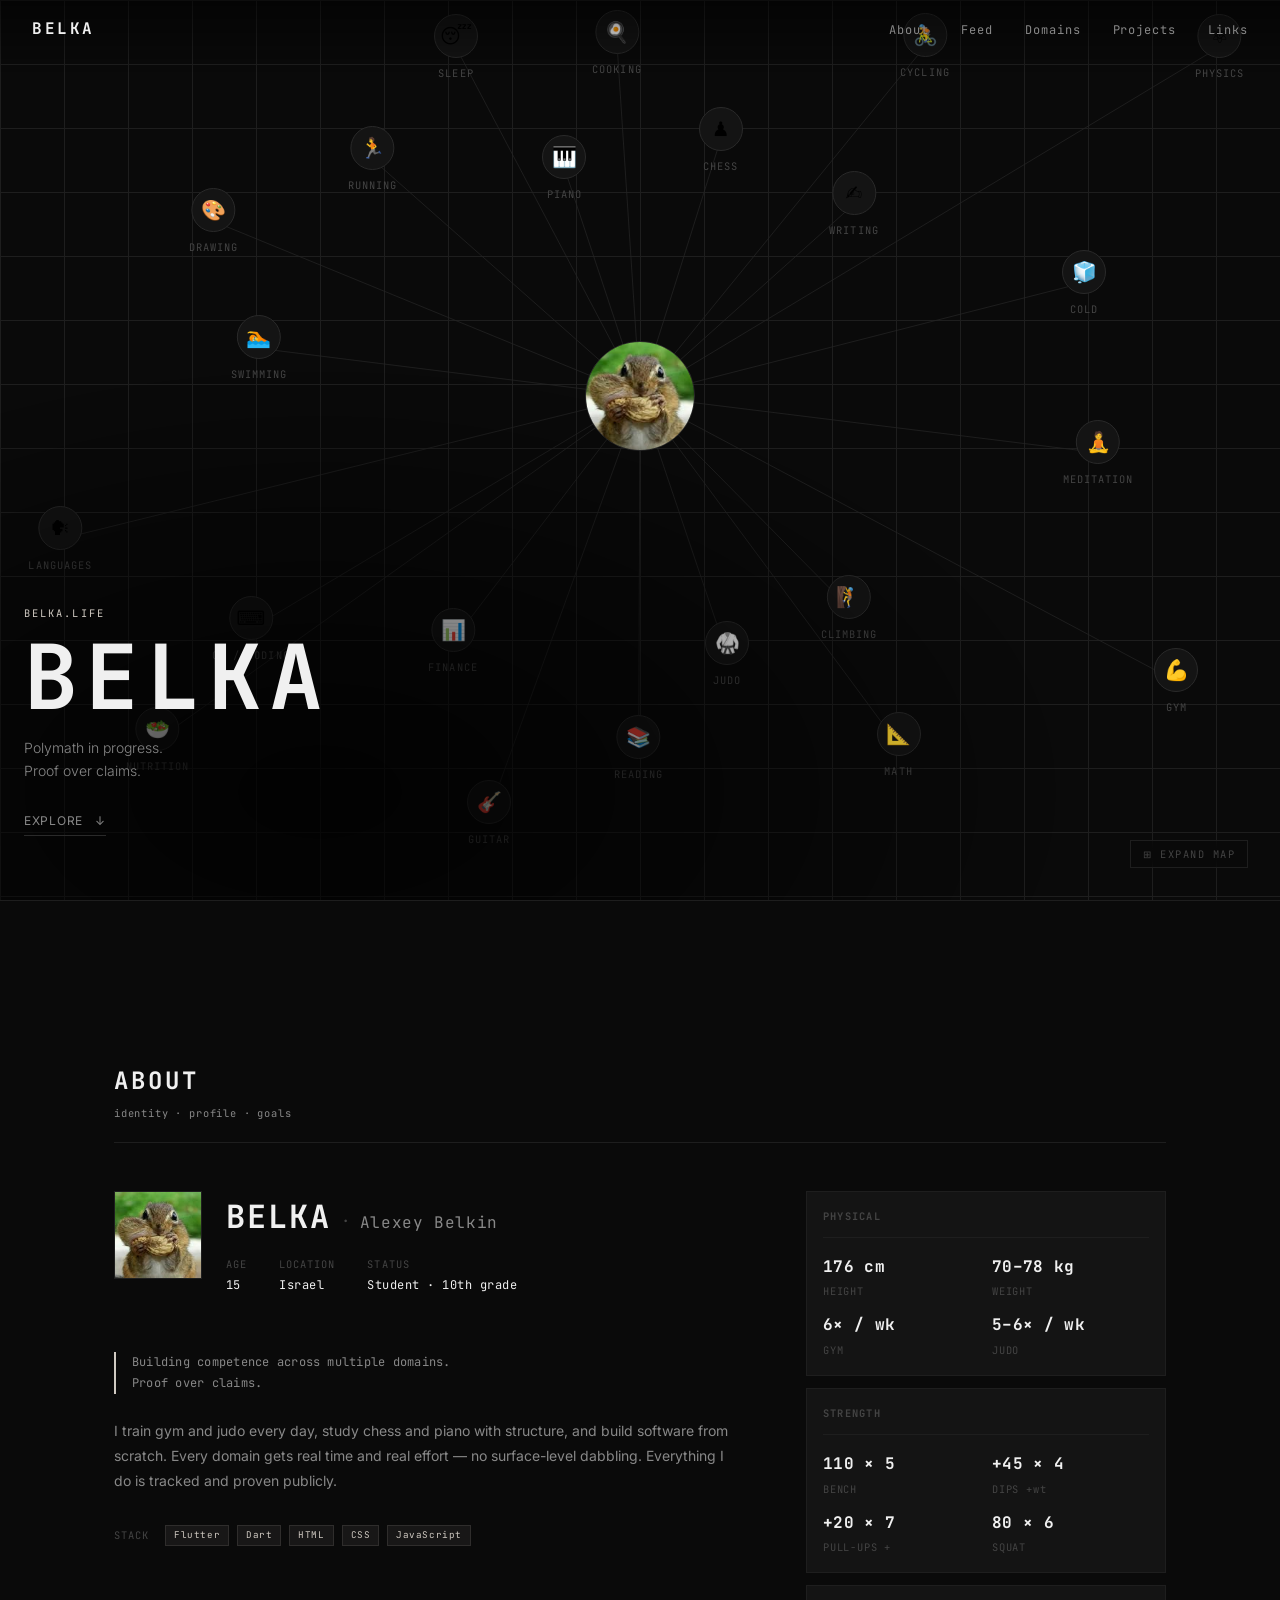
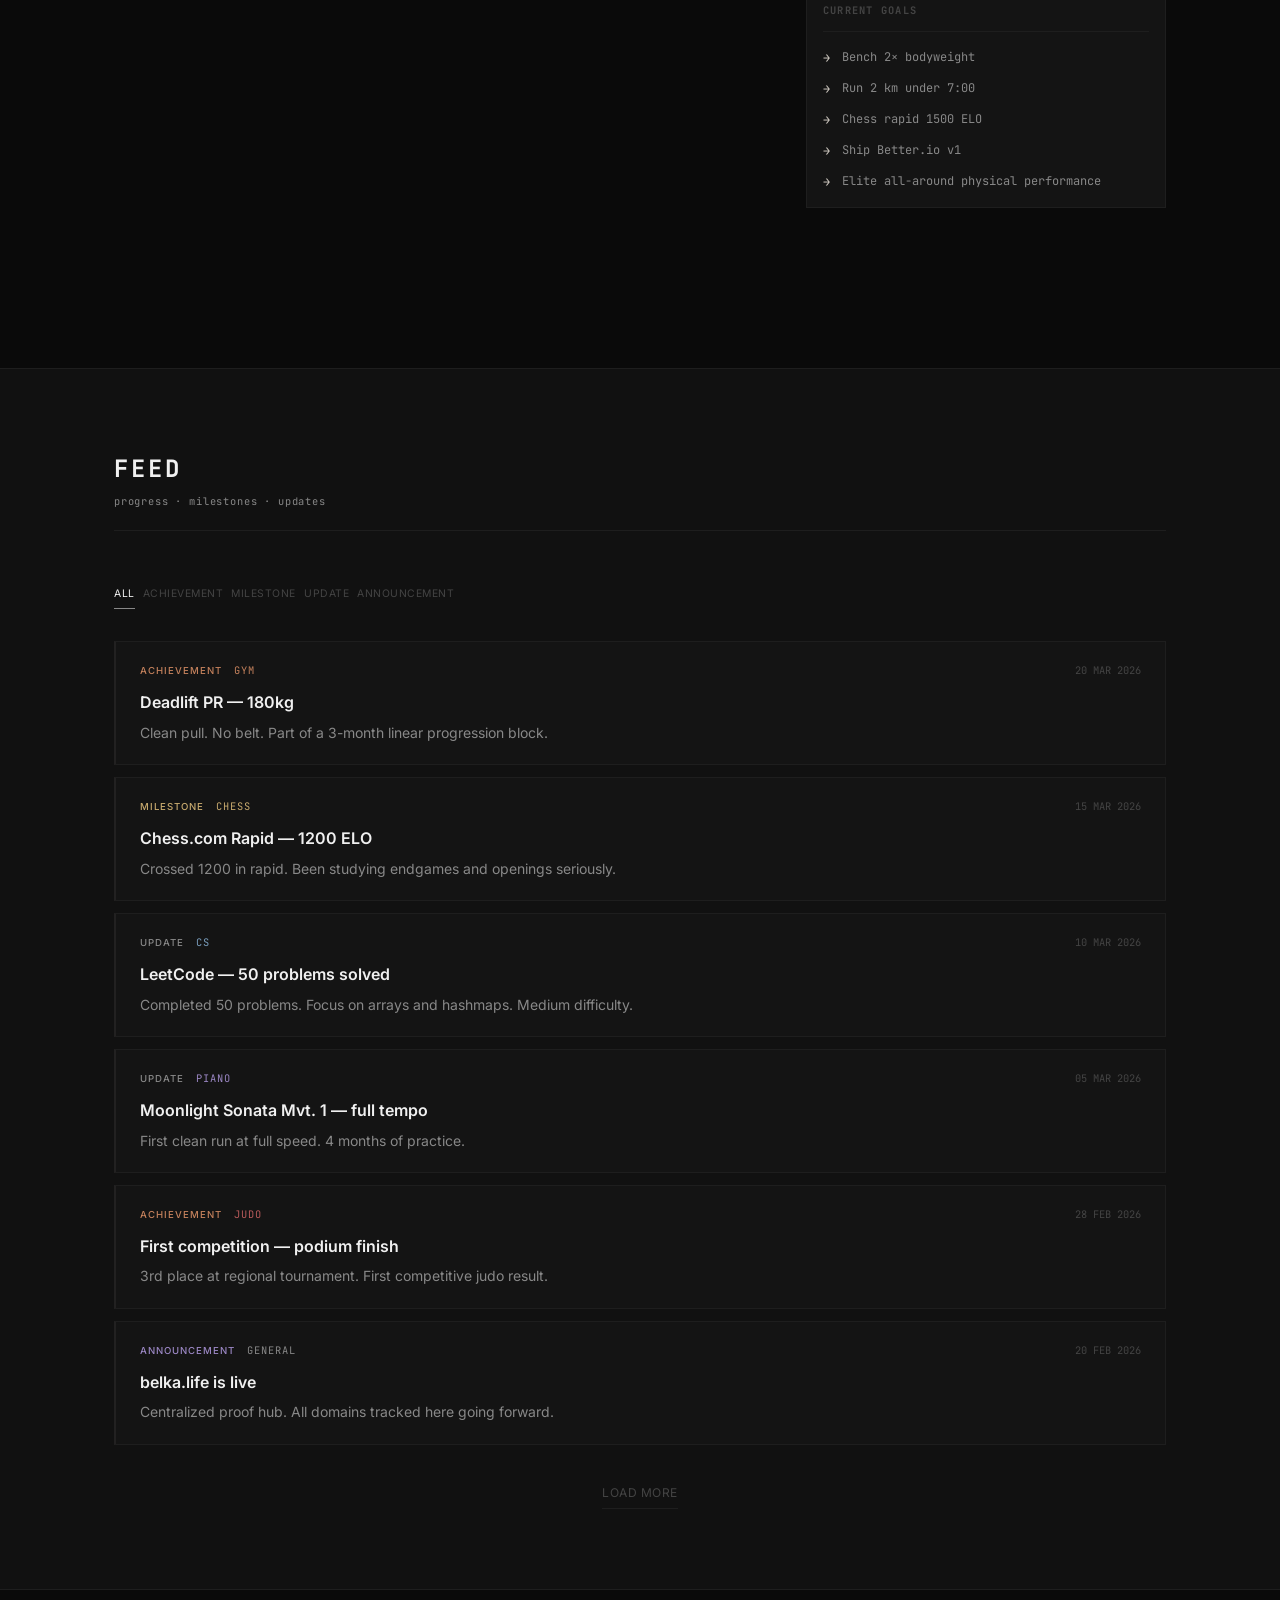
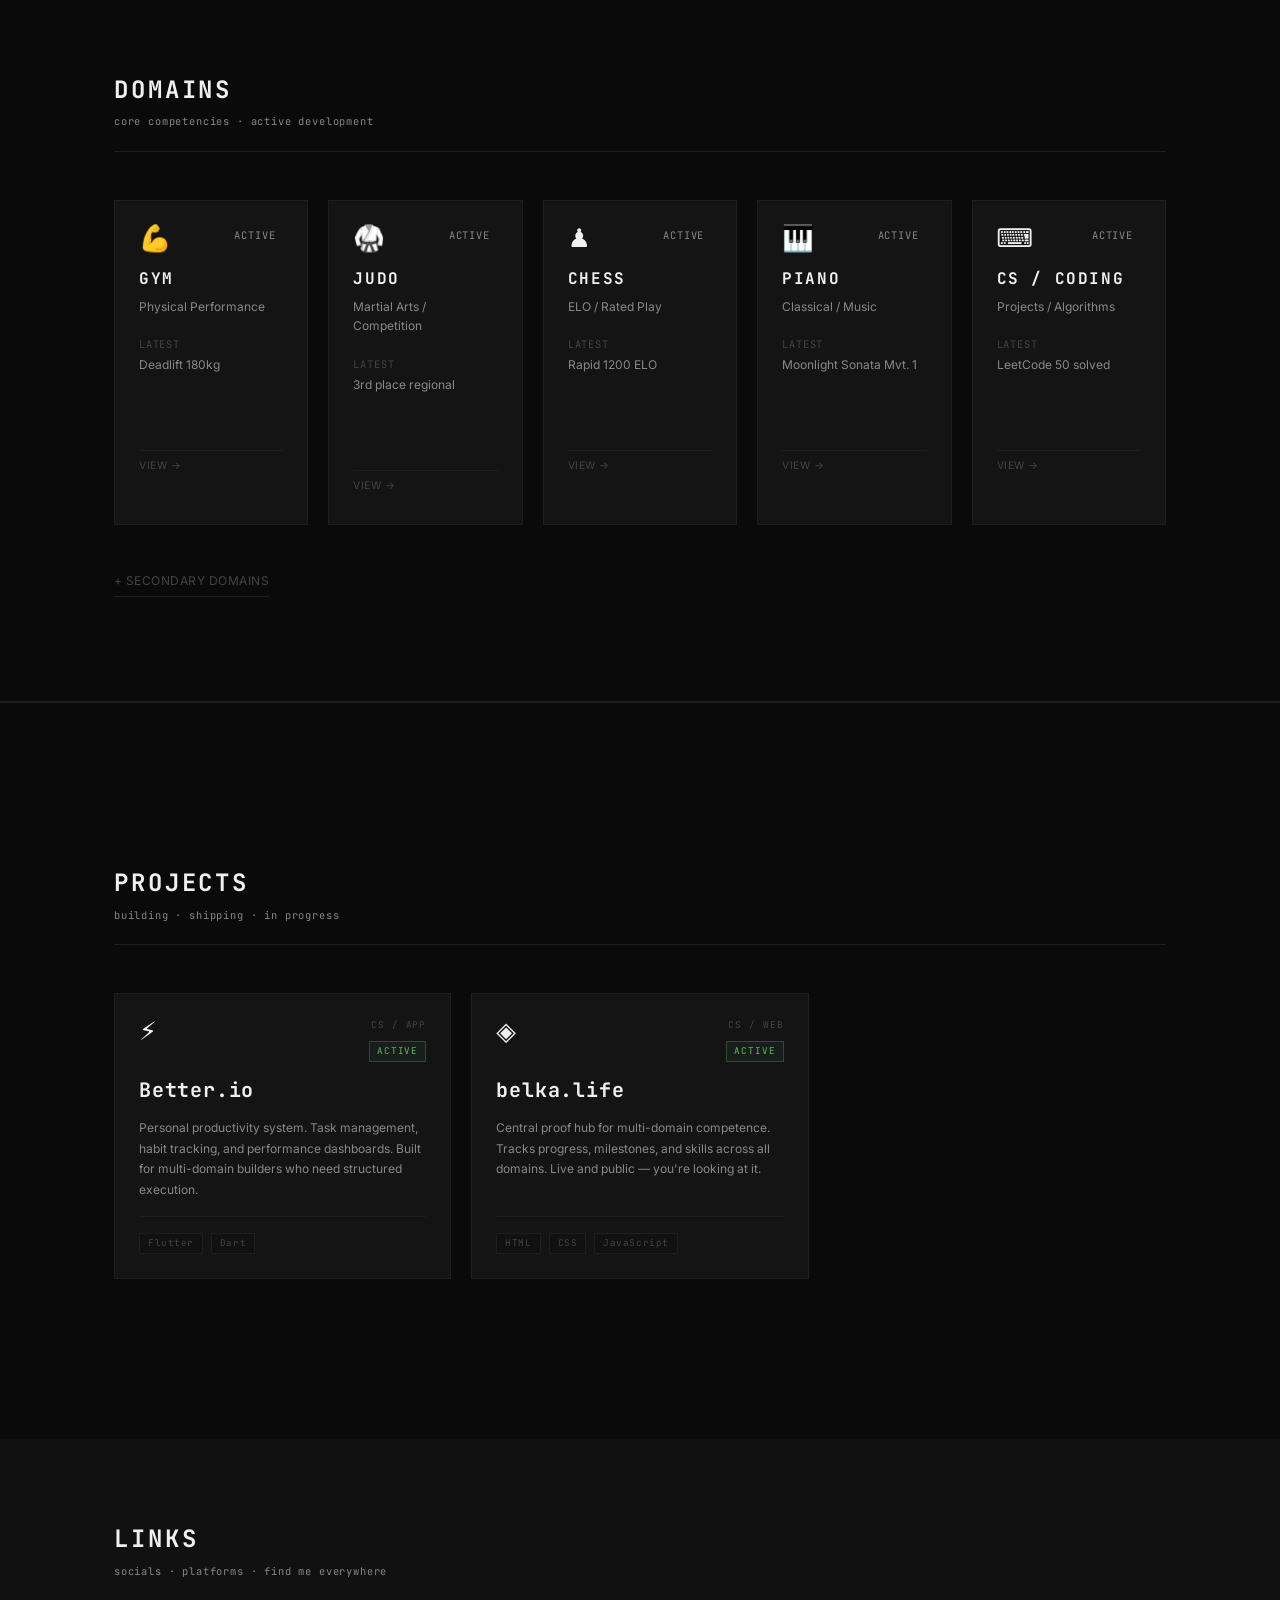
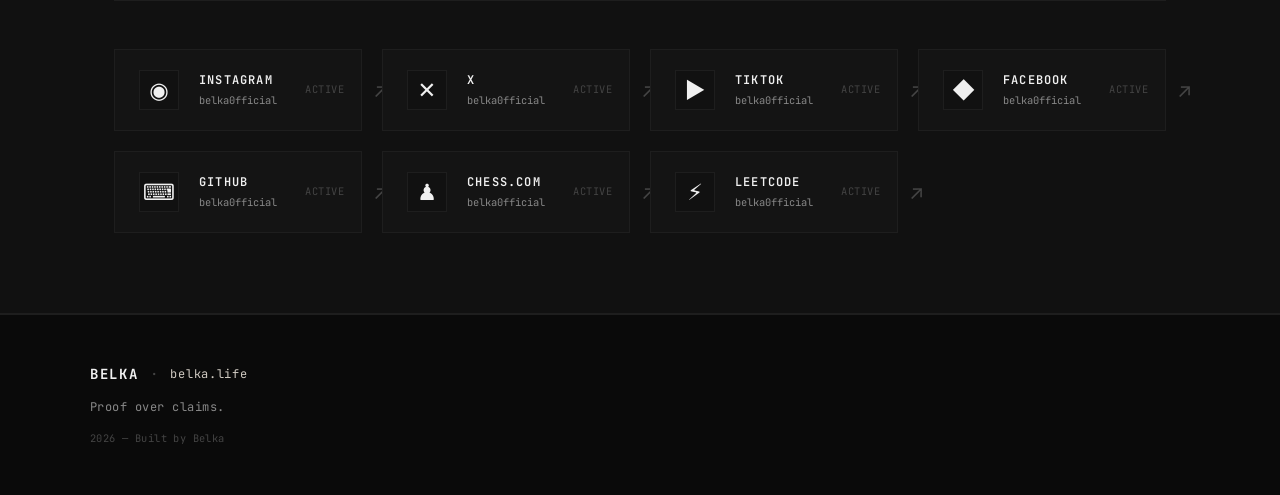
==== index.html @ e749ad3d "Add files via upload" ====
<!doctype html>
<html lang="en">
  <head>
    <meta charset="UTF-8" />
    <meta name="viewport" content="width=device-width, initial-scale=1.0" />
    <meta
      name="description"
      content="Belka — proof hub for multi-domain competence. Polymath in progress."
    />
    <meta property="og:title" content="BELKA" />
    <meta
      property="og:description"
      content="Polymath in progress. Proof over claims."
    />
    <meta property="og:url" content="https://belka.life" />
    <meta property="og:type" content="website" />
    <meta property="og:image" content="https://belka.life/belka.png" />
    <meta name="twitter:card" content="summary_large_image" />
    <meta name="twitter:title" content="BELKA" />
    <meta name="twitter:description" content="Polymath in progress. Proof over claims." />
    <meta name="twitter:image" content="https://belka.life/belka.png" />
    <meta name="theme-color" content="#0a0a0a" />
    <title>BELKA</title>
    <link rel="preconnect" href="https://fonts.googleapis.com" />
    <link rel="preconnect" href="https://fonts.gstatic.com" crossorigin />
    <link
      href="https://fonts.googleapis.com/css2?family=JetBrains+Mono:wght@300;400;600;700&family=Inter:wght@300;400;500;600&display=swap"
      rel="stylesheet"
    />
    <link rel="stylesheet" href="style.css" />
  </head>
  <body>
    <!-- NAV -->
    <nav id="nav" role="navigation" aria-label="Primary navigation">
      <a href="#hero" class="nav-brand">BELKA</a>
      <button
        class="nav-hamburger"
        aria-label="Toggle navigation"
        aria-expanded="false"
        aria-controls="nav-links"
      >
        <span></span>
        <span></span>
        <span></span>
      </button>
      <ul id="nav-links" class="nav-links" role="list">
        <li><a href="#about">About</a></li>
        <li><a href="#feed">Feed</a></li>
        <li><a href="#domains">Domains</a></li>
        <li><a href="#projects">Projects</a></li>
        <li><a href="#links">Links</a></li>
      </ul>
    </nav>

    <!-- HERO -->
    <section id="hero" aria-label="Introduction">
      <div class="hero-graph" id="hero-graph">
        <!-- SVG lines — drawn by JS -->
        <svg id="graph-svg" class="graph-svg" aria-hidden="true"></svg>

        <!-- Canvas — panned/zoomed in map mode -->
        <div class="graph-canvas" id="graph-canvas">

        <!-- Central portrait -->
        <div class="graph-portrait" id="graph-portrait" role="button" tabindex="0" aria-label="Enter map mode">
          <!-- Replace .portrait-img with <img src="belka.jpg" alt="Alexey Belkin"> when photo is ready -->
          <div class="portrait-img"><img src="belka.png" alt="Belka"></div>
        </div>

        <!-- Domain nodes — positions set by JS on load -->
        <button class="graph-node" data-domain-id="gym"       aria-label="Open Gym domain"><span class="node-icon">💪</span><span class="node-label">GYM</span></button>
        <button class="graph-node" data-domain-id="chess"     aria-label="Open Chess domain"><span class="node-icon">♟</span><span class="node-label">CHESS</span></button>
        <button class="graph-node" data-domain-id="cs"        aria-label="Open CS domain"><span class="node-icon">⌨</span><span class="node-label">CS / CODING</span></button>
        <button class="graph-node" data-domain-id="piano"     aria-label="Open Piano domain"><span class="node-icon">🎹</span><span class="node-label">PIANO</span></button>
        <button class="graph-node" data-domain-id="judo"      aria-label="Open Judo domain"><span class="node-icon">🥋</span><span class="node-label">JUDO</span></button>
        <button class="graph-node" data-domain-id="math"      aria-label="Open Math domain"><span class="node-icon">📐</span><span class="node-label">MATH</span></button>
        <button class="graph-node" data-domain-id="running"   aria-label="Open Running domain"><span class="node-icon">🏃</span><span class="node-label">RUNNING</span></button>
        <button class="graph-node" data-domain-id="reading"   aria-label="Open Reading domain"><span class="node-icon">📚</span><span class="node-label">READING</span></button>
        <button class="graph-node" data-domain-id="languages" aria-label="Open Languages domain"><span class="node-icon">🗣</span><span class="node-label">LANGUAGES</span></button>
        <button class="graph-node" data-domain-id="physics"   aria-label="Open Physics domain"><span class="node-icon">⚛</span><span class="node-label">PHYSICS</span></button>
        <button class="graph-node" data-domain-id="drawing"   aria-label="Open Drawing domain"><span class="node-icon">🎨</span><span class="node-label">DRAWING</span></button>
        <button class="graph-node" data-domain-id="meditation" aria-label="Open Meditation domain"><span class="node-icon">🧘</span><span class="node-label">MEDITATION</span></button>
        <button class="graph-node" data-domain-id="nutrition" aria-label="Open Nutrition domain"><span class="node-icon">🥗</span><span class="node-label">NUTRITION</span></button>
        <button class="graph-node" data-domain-id="swimming"  aria-label="Open Swimming domain"><span class="node-icon">🏊</span><span class="node-label">SWIMMING</span></button>
        <button class="graph-node" data-domain-id="writing"   aria-label="Open Writing domain"><span class="node-icon">✍</span><span class="node-label">WRITING</span></button>
        <button class="graph-node" data-domain-id="finance"   aria-label="Open Finance domain"><span class="node-icon">📊</span><span class="node-label">FINANCE</span></button>
        <button class="graph-node" data-domain-id="climbing"  aria-label="Open Climbing domain"><span class="node-icon">🧗</span><span class="node-label">CLIMBING</span></button>
        <button class="graph-node" data-domain-id="guitar"    aria-label="Open Guitar domain"><span class="node-icon">🎸</span><span class="node-label">GUITAR</span></button>
        <button class="graph-node" data-domain-id="sleep"     aria-label="Open Sleep domain"><span class="node-icon">😴</span><span class="node-label">SLEEP</span></button>
        <button class="graph-node" data-domain-id="cold"      aria-label="Open Cold Exposure domain"><span class="node-icon">🧊</span><span class="node-label">COLD</span></button>
        <button class="graph-node" data-domain-id="cycling"   aria-label="Open Cycling domain"><span class="node-icon">🚴</span><span class="node-label">CYCLING</span></button>
        <button class="graph-node" data-domain-id="cooking"   aria-label="Open Cooking domain"><span class="node-icon">🍳</span><span class="node-label">COOKING</span></button>

        </div><!-- /graph-canvas -->

        <!-- Text overlay -->
        <div class="hero-text">
          <p class="hero-label">BELKA.LIFE</p>
          <h1 class="hero-headline">BELKA</h1>
          <p class="hero-sub">Polymath in progress.<br />Proof over claims.</p>
          <a href="#feed" class="hero-cta"
            >EXPLORE <span aria-hidden="true">↓</span></a
          >
        </div>

        <!-- MAP MODE CONTROLS -->
        <button class="map-mode-btn" id="map-mode-btn" aria-label="Expand skill map">
          <span aria-hidden="true">⊞</span>
          <span class="map-btn-label">EXPAND MAP</span>
        </button>
        <div class="map-exit-bar" id="map-exit-bar" aria-hidden="true">
          <button class="map-exit-btn" id="map-exit-btn" aria-label="Exit map mode">← EXIT MAP</button>
          <span class="map-hint">CLICK A NODE TO EXPLORE · ESC TO EXIT</span>
        </div>
      </div>
    </section>

    <!-- ABOUT -->
    <section id="about" aria-label="About Belka">
      <div class="section-inner">
        <header class="section-header">
          <h2 class="section-title">ABOUT</h2>
          <p class="section-sub">identity · profile · goals</p>
        </header>
        <div class="about-layout">
          <div class="about-primary">
            <div class="about-profile-row">
              <img src="belka.png" alt="Alexey Belkin" class="about-photo" />
              <div>
                <div class="about-name-block">
                  <span class="about-handle">BELKA</span>
                  <span class="about-sep" aria-hidden="true">·</span>
                  <span class="about-real-name">Alexey Belkin</span>
                </div>
                <ul class="about-meta-row" role="list">
                  <li class="about-meta-item">
                    <span class="about-meta-key">AGE</span>
                    <span class="about-meta-val">15</span>
                  </li>
                  <li class="about-meta-item">
                    <span class="about-meta-key">LOCATION</span>
                    <span class="about-meta-val">Israel</span>
                  </li>
                  <li class="about-meta-item">
                    <span class="about-meta-key">STATUS</span>
                    <span class="about-meta-val">Student · 10th grade</span>
                  </li>
                </ul>
              </div>
            </div>
            <p class="about-tagline">Building competence across multiple domains.<br>Proof over claims.</p>
            <p class="about-bio" id="about-bio"></p>
            <div class="about-stack-row">
              <span class="about-stack-label">STACK</span>
              <div class="about-stack-tags" id="about-stack-tags"></div>
            </div>
          </div>
          <div class="about-secondary">
            <div class="about-block reveal-on-scroll">
              <h3 class="about-block-title">PHYSICAL</h3>
              <div class="about-stats-grid" id="about-physical"></div>
            </div>
            <div class="about-block reveal-on-scroll">
              <h3 class="about-block-title">STRENGTH</h3>
              <div class="about-stats-grid" id="about-strength"></div>
            </div>
            <div class="about-block reveal-on-scroll">
              <h3 class="about-block-title">CURRENT GOALS</h3>
              <ul class="about-goals" id="about-goals"></ul>
            </div>
          </div>
        </div>
      </div>
    </section>

    <!-- FEED -->
    <section id="feed" aria-label="Activity feed">
      <div class="section-inner">
        <header class="section-header">
          <h2 class="section-title">FEED</h2>
          <p class="section-sub">progress · milestones · updates</p>
        </header>

        <div class="feed-filters" role="group" aria-label="Filter feed by type">
          <button class="filter-btn active" data-filter="all">ALL</button>
          <button class="filter-btn" data-filter="achievement">ACHIEVEMENT</button>
          <button class="filter-btn" data-filter="milestone">MILESTONE</button>
          <button class="filter-btn" data-filter="update">UPDATE</button>
          <button class="filter-btn" data-filter="announcement">ANNOUNCEMENT</button>
        </div>

        <div
          id="feed-list"
          class="feed-list"
          role="feed"
          aria-live="polite"
          aria-label="Activity feed"
        ></div>

        <div class="feed-actions">
          <button id="feed-load-more" class="btn-secondary">LOAD MORE</button>
        </div>
      </div>
    </section>

    <!-- DOMAINS -->
    <section id="domains" aria-label="Competence domains">
      <div class="section-inner">
        <header class="section-header">
          <h2 class="section-title">DOMAINS</h2>
          <p class="section-sub">core competencies · active development</p>
        </header>

        <div class="domains-grid" role="list"></div>

        <div class="secondary-domains">
          <button class="btn-ghost secondary-toggle" aria-expanded="false">
            + SECONDARY DOMAINS
          </button>
          <div class="secondary-grid" hidden role="list"></div>
        </div>
      </div>
    </section>

    <!-- PROJECTS -->
    <section id="projects" aria-label="Current projects">
      <div class="section-inner">
        <header class="section-header">
          <h2 class="section-title">PROJECTS</h2>
          <p class="section-sub">building · shipping · in progress</p>
        </header>
        <div class="projects-grid" id="projects-grid" role="list"></div>
      </div>
    </section>

    <!-- LINKS -->
    <section id="links" aria-label="Links and social platforms">
      <div class="section-inner">
        <header class="section-header">
          <h2 class="section-title">LINKS</h2>
          <p class="section-sub">socials · platforms · find me everywhere</p>
        </header>

        <div class="ecosystem-grid" role="list"></div>
      </div>
    </section>

    <!-- FOOTER -->
    <footer id="footer" role="contentinfo">
      <div class="footer-inner">
        <div class="footer-brand">
          <span class="footer-name">BELKA</span>
          <span class="footer-dot" aria-hidden="true">·</span>
          <span class="footer-domain">belka.life</span>
        </div>
        <p class="footer-tagline">Proof over claims.</p>
        <p class="footer-copy">
          <time id="footer-year"></time> — Built by Belka
        </p>
      </div>
    </footer>

    <!-- DOMAIN MODAL -->
    <div
      id="modal-overlay"
      class="modal-overlay"
      role="dialog"
      aria-modal="true"
      aria-labelledby="modal-domain-title"
      aria-hidden="true"
    >
      <div class="modal-container">
        <div class="modal-header">
          <span
            id="modal-domain-icon"
            class="modal-domain-icon"
            aria-hidden="true"
          ></span>
          <h2 id="modal-domain-title" class="modal-domain-title"></h2>
          <button class="modal-close" aria-label="Close domain view">✕</button>
        </div>
        <div id="modal-body" class="modal-body"></div>
      </div>
    </div>

    <script src="data.js"></script>
    <script src="script.js"></script>
  </body>
</html>
---- style.css ----
@import url('https://fonts.googleapis.com/css2?family=JetBrains+Mono:wght@300;400;600;700&family=Inter:wght@300;400;500;600&display=swap');

/* ============================================================
   VARIABLES
   ============================================================ */
:root {
  /* palette */
  --bg-primary:    #0a0a0a;
  --bg-secondary:  #111111;
  --bg-card:       #141414;
  --bg-card-hover: #1a1a1a;
  --border:        #1e1e1e;
  --border-active: #2a2a2a;

  /* accent */
  --accent:        #d0cac2;
  --accent-dim:    rgba(208, 202, 194, 0.07);
  --accent-glow:   rgba(208, 202, 194, 0.12);

  /* domain accents (used in modal only) */
  --accent-gym:    #c4815c;
  --accent-judo:   #b85a5a;
  --accent-chess:  #c8aa6e;
  --accent-piano:  #9b87c4;
  --accent-cs:     #7a9ebd;

  /* text */
  --text-primary:   #f0f0f0;
  --text-secondary: #888888;
  --text-muted:     #444444;

  /* typography */
  --font-mono: 'JetBrains Mono', 'Fira Code', 'Courier New', monospace;
  --font-sans: 'Inter', 'Helvetica Neue', system-ui, sans-serif;

  --text-xs:   0.65rem;
  --text-sm:   0.75rem;
  --text-base: 0.875rem;
  --text-md:   1rem;
  --text-lg:   1.25rem;
  --text-xl:   1.5rem;
  --text-2xl:  2rem;
  --text-hero: clamp(3.5rem, 12vw, 8rem);

  /* spacing */
  --s1:  4px;   --s2:  8px;   --s3:  12px;
  --s4:  16px;  --s5:  20px;  --s6:  24px;
  --s8:  32px;  --s10: 40px;  --s12: 48px;
  --s16: 64px;  --s20: 80px;  --s24: 96px;

  /* layout */
  --max-width:  1100px;
  --col-gap:    20px;
  --section-v:  var(--s20);
  --section-h:  var(--s6);

  /* motion */
  --ease-sharp: cubic-bezier(0.4, 0, 0.2, 1);
  --ease-out:   cubic-bezier(0, 0, 0.2, 1);
  --dur-fast:   150ms;
  --dur-base:   250ms;
  --dur-slow:   400ms;
}

/* ============================================================
   RESET + BASE
   ============================================================ */
*, *::before, *::after {
  box-sizing: border-box;
  margin: 0;
  padding: 0;
}

html {
  scroll-behavior: smooth;
}

body {
  background-color: var(--bg-primary);
  color: var(--text-primary);
  font-family: var(--font-sans);
  font-size: var(--text-base);
  line-height: 1.65;
  -webkit-font-smoothing: antialiased;
  -moz-osx-font-smoothing: grayscale;
}

body.modal-open {
  position: fixed;
  overflow: hidden;
  width: 100%;
}

::selection {
  background: var(--accent-dim);
  color: var(--accent);
}

:focus-visible {
  outline: 1px solid var(--accent);
  outline-offset: 3px;
}

a {
  color: inherit;
  text-decoration: none;
}

ul, ol {
  list-style: none;
}

button {
  cursor: pointer;
  font-family: inherit;
  border: none;
  background: none;
}

img, svg {
  display: block;
  max-width: 100%;
}

/* ============================================================
   LAYOUT UTILITIES
   ============================================================ */
.section-inner {
  max-width: var(--max-width);
  margin: 0 auto;
  padding: var(--section-v) var(--section-h);
}

.section-header {
  margin-bottom: var(--s12);
  padding-bottom: var(--s5);
  border-bottom: 1px solid var(--border);
}

.section-title {
  font-family: var(--font-mono);
  font-size: var(--text-xl);
  font-weight: 700;
  letter-spacing: 0.12em;
  color: var(--text-primary);
}

.section-sub {
  font-family: var(--font-mono);
  font-size: var(--text-xs);
  color: var(--text-secondary);
  letter-spacing: 0.08em;
  margin-top: var(--s1);
}

/* ============================================================
   SCROLL REVEAL
   ============================================================ */
.reveal-on-scroll {
  opacity: 0;
  transform: translateY(14px);
  transition:
    opacity   var(--dur-slow) var(--ease-out),
    transform var(--dur-slow) var(--ease-out);
}

.reveal-on-scroll.revealed {
  opacity: 1;
  transform: translateY(0);
}

/* stagger for domain cards */
.domains-grid .domain-card:nth-child(2) { transition-delay: 60ms; }
.domains-grid .domain-card:nth-child(3) { transition-delay: 120ms; }
.domains-grid .domain-card:nth-child(4) { transition-delay: 180ms; }
.domains-grid .domain-card:nth-child(5) { transition-delay: 240ms; }

/* ============================================================
   NAV
   ============================================================ */
#nav {
  position: fixed;
  top: 0;
  left: 0;
  right: 0;
  z-index: 900;
  display: flex;
  align-items: center;
  justify-content: space-between;
  padding: var(--s4) var(--s8);
  border-bottom: 1px solid transparent;
  transition:
    background     var(--dur-base) var(--ease-sharp),
    border-color   var(--dur-base) var(--ease-sharp),
    opacity        400ms           var(--ease-sharp),
    transform      400ms           var(--ease-sharp);
}

#nav.scrolled {
  background: rgba(10, 10, 10, 0.92);
  backdrop-filter: blur(8px);
  -webkit-backdrop-filter: blur(8px);
  border-bottom-color: var(--border);
}

.nav-brand {
  font-family: var(--font-mono);
  font-weight: 700;
  font-size: var(--text-md);
  letter-spacing: 0.16em;
  color: var(--text-primary);
  transition: color var(--dur-fast);
}

.nav-brand:hover {
  color: var(--accent);
}

.nav-links {
  display: flex;
  align-items: center;
  gap: var(--s8);
}

.nav-links a {
  font-family: var(--font-mono);
  font-size: var(--text-sm);
  letter-spacing: 0.08em;
  color: var(--text-secondary);
  transition: color var(--dur-fast);
}

.nav-links a:hover {
  color: var(--text-primary);
}

.nav-hamburger {
  display: none;
  flex-direction: column;
  gap: 5px;
  padding: var(--s2);
}

.nav-hamburger span {
  display: block;
  width: 22px;
  height: 1px;
  background: var(--text-primary);
  transition: transform var(--dur-base), opacity var(--dur-base);
}

/* hamburger open state */
.nav-hamburger.open span:nth-child(1) {
  transform: translateY(6px) rotate(45deg);
}
.nav-hamburger.open span:nth-child(2) {
  opacity: 0;
}
.nav-hamburger.open span:nth-child(3) {
  transform: translateY(-6px) rotate(-45deg);
}

/* ============================================================
   HERO — NODE GRAPH
   ============================================================ */
#hero {
  height: 100vh;
  position: relative;
  overflow: hidden;
}

.hero-graph {
  position: relative;
  width: 100%;
  height: 100%;
  background-color: var(--bg-primary);
  background-image:
    linear-gradient(var(--border) 1px, transparent 1px),
    linear-gradient(90deg, var(--border) 1px, transparent 1px);
  background-size: 64px 64px;
}

/* SVG overlay for lines — stays outside canvas so it covers full area */
.graph-svg {
  position: absolute;
  inset: 0;
  width: 100%;
  height: 100%;
  pointer-events: none;
  z-index: 1;
}

/* Canvas — receives pan/zoom transform in map mode */
.graph-canvas {
  position: absolute;
  inset: 0;
  transform-origin: center center;
  z-index: 2;
  will-change: transform;
}

/* ---- Edge fades for readability ---- */
/* Top fade: nav bar + exit bar legibility */
.hero-graph::before {
  content: '';
  position: absolute;
  inset: 0;
  background: linear-gradient(
    to bottom,
    rgba(0,0,0,0.55) 0%,
    transparent 8%
  );
  z-index: 10;
  pointer-events: none;
  transition: opacity 500ms var(--ease-sharp);
}
/* Bottom-left fade: BELKA title block legibility */
.hero-graph::after {
  content: '';
  position: absolute;
  inset: 0;
  background: radial-gradient(
    ellipse 80% 65% at 25% 88%,
    rgba(0,0,0,0.78) 0%,
    rgba(0,0,0,0.35) 45%,
    transparent 72%
  );
  z-index: 10;
  pointer-events: none;
  transition: opacity 500ms var(--ease-sharp);
}
/* In map mode hide the bottom fade — hero-text is gone anyway */
body.map-mode .hero-graph::after {
  opacity: 0;
}

/* Portrait — centered */
.graph-portrait {
  position: absolute;
  top: 44%;
  left: 50%;
  transform: translate(-50%, -50%);
  display: flex;
  flex-direction: column;
  align-items: center;
  gap: var(--s3);
  z-index: 2;
  cursor: pointer;
  transition: transform 500ms var(--ease-out);
}

.portrait-img {
  width: 110px;
  height: 110px;
  background: var(--bg-card);
  border: 1px solid var(--border-active);
  border-radius: 50%;
  display: flex;
  align-items: center;
  justify-content: center;
  font-family: var(--font-mono);
  font-size: var(--text-xl);
  font-weight: 700;
  color: var(--accent);
  letter-spacing: 0.06em;
  overflow: hidden;
}

.portrait-img img {
  width: 100%;
  height: 100%;
  object-fit: cover;
  display: block;
}


/* Domain nodes */
.graph-node {
  position: absolute;
  left: var(--nx);
  top: var(--ny);
  transform: translate(-50%, -50%);
  display: flex;
  flex-direction: column;
  align-items: center;
  gap: var(--s2);
  background: none;
  border: none;
  cursor: pointer;
  z-index: 2;
  padding: var(--s3);
}

.node-icon {
  display: flex;
  align-items: center;
  justify-content: center;
  width: 44px;
  height: 44px;
  font-size: 1.25rem;
  border-radius: 50%;
  background: var(--bg-card);
  border: 1px solid var(--border-active);
  transition:
    border-color var(--dur-base) var(--ease-sharp),
    background   var(--dur-base) var(--ease-sharp),
    transform    var(--dur-base) var(--ease-sharp);
}

.graph-node:hover .node-icon,
.graph-node:focus-visible .node-icon {
  border-color: var(--accent);
  background: var(--bg-card-hover);
  transform: scale(1.1);
}

.node-label {
  font-family: var(--font-mono);
  font-size: var(--text-xs);
  letter-spacing: 0.1em;
  color: var(--text-muted);
  white-space: nowrap;
  transition: color var(--dur-base);
}

.graph-node:hover .node-label,
.graph-node:focus-visible .node-label {
  color: var(--text-secondary);
}

/* Hero text — bottom-left overlay */
.hero-text {
  position: absolute;
  bottom: var(--s16);
  left: var(--section-h);
  z-index: 20;
  max-width: 340px;
  transition:
    opacity   400ms var(--ease-sharp),
    transform 400ms var(--ease-sharp);
}

.hero-label {
  font-family: var(--font-mono);
  font-size: var(--text-xs);
  letter-spacing: 0.2em;
  color: var(--accent);
  margin-bottom: var(--s3);
}

.hero-headline {
  font-family: var(--font-mono);
  font-size: clamp(2.8rem, 7vw, 6rem);
  font-weight: 700;
  letter-spacing: 0.08em;
  line-height: 0.95;
  color: var(--text-primary);
  margin-bottom: var(--s4);
}

.hero-sub {
  font-size: var(--text-base);
  font-weight: 300;
  color: var(--text-secondary);
  line-height: 1.7;
  margin-bottom: var(--s6);
}

.hero-cta {
  display: inline-flex;
  align-items: center;
  gap: var(--s3);
  font-family: var(--font-sans);
  font-size: var(--text-sm);
  font-weight: 400;
  letter-spacing: 0.06em;
  color: var(--text-secondary);
  padding: var(--s1) 0;
  border-bottom: 1px solid var(--border-active);
  transition:
    color        var(--dur-base),
    border-color var(--dur-base);
}

.hero-cta:hover {
  color: var(--text-primary);
  border-bottom-color: var(--text-secondary);
}

/* ============================================================
   MAP MODE — toggle button + exit bar
   ============================================================ */
.map-mode-btn {
  position: absolute;
  bottom: var(--s8);
  right: var(--s8);
  z-index: 20;
  display: flex;
  align-items: center;
  gap: var(--s2);
  font-family: var(--font-mono);
  font-size: var(--text-xs);
  letter-spacing: 0.12em;
  color: var(--text-muted);
  padding: 6px 12px;
  border: 1px solid var(--border);
  background: rgba(10, 10, 10, 0.55);
  backdrop-filter: blur(6px);
  -webkit-backdrop-filter: blur(6px);
  transition:
    color        var(--dur-fast),
    border-color var(--dur-fast),
    opacity      400ms var(--ease-sharp),
    transform    400ms var(--ease-sharp);
}

.map-mode-btn:hover {
  color: var(--text-secondary);
  border-color: var(--border-active);
}

.map-btn-label {
  letter-spacing: 0.14em;
}

.map-exit-bar {
  position: absolute;
  top: 0;
  left: 0;
  right: 0;
  z-index: 20;
  display: flex;
  align-items: center;
  justify-content: space-between;
  padding: 16px 24px;
  opacity: 0;
  pointer-events: none;
  transition: opacity 400ms var(--ease-sharp);
}

.map-exit-btn {
  font-family: var(--font-mono);
  font-size: var(--text-xs);
  letter-spacing: 0.1em;
  color: var(--text-secondary);
  padding: 6px 14px;
  border: 1px solid var(--border);
  background: rgba(10, 10, 10, 0.7);
  backdrop-filter: blur(8px);
  -webkit-backdrop-filter: blur(8px);
  transition: color var(--dur-fast), border-color var(--dur-fast);
}

.map-exit-btn:hover {
  color: var(--text-primary);
  border-color: var(--border-active);
}

.map-hint {
  font-family: var(--font-mono);
  font-size: var(--text-xs);
  letter-spacing: 0.08em;
  color: var(--text-muted);
}

/* ============================================================
   MAP MODE — body.map-mode active states
   ============================================================ */
body.map-mode {
  overflow: hidden;
}

/* On mobile the hero is 65vh normally — expand to full screen in map mode */
@media (max-width: 768px) {
  body.map-mode #hero {
    height: 100vh;
    min-height: 0;
  }
}

body.map-mode #hero-graph {
  cursor: grab;
}
body.map-panning #hero-graph {
  cursor: grabbing;
}

body.map-mode #nav {
  opacity: 0;
  pointer-events: none;
  transform: translateY(-100%);
}

body.map-mode .hero-text {
  opacity: 0;
  pointer-events: none;
  transform: translateY(14px);
}

body.map-mode .map-mode-btn {
  opacity: 0;
  pointer-events: none;
  transform: translateY(8px);
}

body.map-mode .map-exit-bar {
  opacity: 1;
  pointer-events: all;
}

body.map-mode .graph-portrait {
  transform: translate(-50%, -50%) scale(1.08);
}

/* Portrait ring glow in map mode */
body.map-mode .portrait-img {
  box-shadow:
    0 0 0 2px rgba(208, 202, 194, 0.35),
    0 0 28px rgba(208, 202, 194, 0.08);
  transition: box-shadow 500ms var(--ease-out);
}

/* Nodes become more legible in map mode */
body.map-mode .node-label {
  color: var(--text-secondary);
  transition: color 400ms var(--ease-sharp);
}

body.map-mode .node-icon {
  border-color: rgba(208, 202, 194, 0.2);
  transition:
    border-color var(--dur-base) var(--ease-sharp),
    background   var(--dur-base) var(--ease-sharp),
    transform    var(--dur-base) var(--ease-sharp);
}

/* SVG lines breathe in map mode */
body.map-mode #graph-svg {
  animation: map-lines-breathe 3s ease-in-out infinite alternate;
}

@keyframes map-lines-breathe {
  from { opacity: 0.7; }
  to   { opacity: 1.0; }
}

@keyframes node-pop {
  0%   { opacity: 0; transform: translate(-50%, -50%) scale(0);    }
  55%  { opacity: 1; transform: translate(-50%, -50%) scale(1.28); }
  72%  { transform: translate(-50%, -50%) scale(0.86); }
  88%  { transform: translate(-50%, -50%) scale(1.07); }
  100% { opacity: 1; transform: translate(-50%, -50%) scale(1);    }
}

@keyframes portrait-enter {
  0%   { opacity: 0; transform: translate(-50%, -50%) scale(0.55); }
  65%  { opacity: 1; transform: translate(-50%, -50%) scale(1.06); }
  100% { opacity: 1; transform: translate(-50%, -50%) scale(1);    }
}

/* ============================================================
   FEED
   ============================================================ */
#feed {
  background: var(--bg-secondary);
  border-top: 1px solid var(--border);
  border-bottom: 1px solid var(--border);
}

.feed-filters {
  display: flex;
  flex-wrap: wrap;
  gap: var(--s2);
  margin-bottom: var(--s8);
}

.filter-btn {
  font-family: var(--font-sans);
  font-size: var(--text-xs);
  letter-spacing: 0.05em;
  color: var(--text-muted);
  padding: var(--s2) 0;
  border-bottom: 1px solid transparent;
  transition:
    color        var(--dur-fast),
    border-color var(--dur-fast);
}

.filter-btn:hover {
  color: var(--text-secondary);
}

.filter-btn.active {
  color: var(--text-primary);
  border-bottom-color: var(--text-secondary);
}

.feed-list {
  display: grid;
  gap: var(--s3);
  margin-bottom: var(--s8);
}

.feed-item {
  background: var(--bg-card);
  border: 1px solid var(--border);
  border-left: 2px solid var(--accent-dim);
  padding: var(--s5) var(--s6);
  transition:
    border-left-color var(--dur-fast),
    background        var(--dur-fast);
}

.feed-item:hover {
  border-left-color: var(--accent);
  background: var(--bg-card-hover);
}

.feed-item-meta {
  display: flex;
  flex-wrap: wrap;
  align-items: center;
  gap: var(--s3);
  margin-bottom: var(--s3);
}

.feed-tag {
  font-family: var(--font-sans);
  font-size: 0.6rem;
  font-weight: 500;
  letter-spacing: 0.1em;
  text-transform: uppercase;
}

.feed-tag--achievement { color: var(--accent-gym); }
.feed-tag--milestone   { color: var(--accent-chess); }
.feed-tag--update      { color: var(--text-secondary); }
.feed-tag--announcement{ color: var(--accent-piano); }

.feed-domain-tag {
  font-family: var(--font-mono);
  font-size: var(--text-xs);
  letter-spacing: 0.1em;
}

.feed-domain-tag--gym   { color: var(--accent-gym); }
.feed-domain-tag--judo  { color: var(--accent-judo); }
.feed-domain-tag--chess { color: var(--accent-chess); }
.feed-domain-tag--piano { color: var(--accent-piano); }
.feed-domain-tag--cs    { color: var(--accent-cs); }
.feed-domain-tag--general { color: var(--text-secondary); }

.feed-date {
  font-family: var(--font-mono);
  font-size: var(--text-xs);
  color: var(--text-muted);
  margin-left: auto;
}

.feed-item-title {
  font-size: var(--text-md);
  font-weight: 600;
  color: var(--text-primary);
  margin-bottom: var(--s2);
  line-height: 1.4;
}

.feed-item-desc {
  font-size: var(--text-base);
  color: var(--text-secondary);
  line-height: 1.6;
}

.feed-actions {
  display: flex;
  justify-content: center;
}

/* ============================================================
   BUTTONS
   ============================================================ */
.btn-secondary {
  font-family: var(--font-sans);
  font-size: var(--text-sm);
  letter-spacing: 0.04em;
  color: var(--text-muted);
  padding: var(--s2) 0;
  border-bottom: 1px solid var(--border);
  transition:
    color        var(--dur-fast),
    border-color var(--dur-fast);
}

.btn-secondary:hover {
  color: var(--text-secondary);
  border-bottom-color: var(--border-active);
}

.btn-ghost {
  font-family: var(--font-sans);
  font-size: var(--text-sm);
  letter-spacing: 0.04em;
  color: var(--text-muted);
  padding: var(--s2) 0;
  border-bottom: 1px solid var(--border);
  transition:
    color        var(--dur-fast),
    border-color var(--dur-fast);
}

.btn-ghost:hover {
  color: var(--text-secondary);
  border-bottom-color: var(--border-active);
}

/* ============================================================
   DOMAINS
   ============================================================ */
#domains {
  border-bottom: 1px solid var(--border);
}

.domains-grid {
  display: grid;
  grid-template-columns: repeat(auto-fit, minmax(180px, 1fr));
  gap: var(--col-gap);
  margin-bottom: var(--s10);
}

.domain-card {
  background: var(--bg-card);
  border: 1px solid var(--border);
  padding: var(--s6);
  position: relative;
  overflow: hidden;
  cursor: pointer;
  transition:
    border-color var(--dur-base) var(--ease-sharp),
    background   var(--dur-base) var(--ease-sharp),
    transform    var(--dur-base) var(--ease-sharp);
}

.domain-card:hover,
.domain-card:focus-within {
  border-color: var(--accent);
  background: var(--bg-card-hover);
  transform: translateY(-2px);
}

/* accent line on hover */
.domain-card::before {
  content: '';
  position: absolute;
  top: 0;
  left: 0;
  right: 0;
  height: 2px;
  background: var(--accent);
  transform: scaleX(0);
  transform-origin: left;
  transition: transform var(--dur-base) var(--ease-sharp);
}

.domain-card:hover::before,
.domain-card:focus-within::before {
  transform: scaleX(1);
}

.domain-card-top {
  display: flex;
  align-items: flex-start;
  justify-content: space-between;
  margin-bottom: var(--s4);
}

.domain-icon {
  font-size: 1.6rem;
  line-height: 1;
}

.domain-status-badge {
  font-family: var(--font-mono);
  font-size: var(--text-xs);
  letter-spacing: 0.08em;
  padding: 2px var(--s2);
}

.status--active   { color: var(--text-secondary); font-size: var(--text-xs); }
.status--building { color: var(--text-muted);    font-size: var(--text-xs); }
.status--paused   { color: var(--text-muted);    font-size: var(--text-xs); }

.domain-name {
  font-family: var(--font-mono);
  font-size: var(--text-md);
  font-weight: 700;
  letter-spacing: 0.1em;
  color: var(--text-primary);
  margin-bottom: var(--s1);
}

.domain-subtitle {
  font-size: var(--text-sm);
  color: var(--text-secondary);
  margin-bottom: var(--s5);
}

.domain-latest {
  display: flex;
  flex-direction: column;
  gap: 2px;
  margin-bottom: var(--s4);
}

.domain-latest-label {
  font-family: var(--font-mono);
  font-size: var(--text-xs);
  letter-spacing: 0.08em;
  color: var(--text-muted);
}

.domain-latest-value {
  font-size: var(--text-sm);
  color: var(--text-secondary);
}

.domain-hover-stats {
  display: flex;
  gap: var(--s4);
  margin-bottom: var(--s5);
  opacity: 0;
  transform: translateY(4px);
  transition:
    opacity   var(--dur-base) var(--ease-out),
    transform var(--dur-base) var(--ease-out);
}

.domain-card:hover .domain-hover-stats {
  opacity: 1;
  transform: translateY(0);
}

.hover-stat {
  display: flex;
  flex-direction: column;
  gap: 2px;
}

.hover-stat-label {
  font-family: var(--font-mono);
  font-size: var(--text-xs);
  color: var(--text-muted);
  letter-spacing: 0.06em;
}

.hover-stat-value {
  font-family: var(--font-mono);
  font-size: var(--text-sm);
  color: var(--text-primary);
}

.domain-view-btn {
  font-family: var(--font-sans);
  font-size: var(--text-xs);
  letter-spacing: 0.05em;
  color: var(--text-muted);
  padding: var(--s2) 0;
  background: transparent;
  border: none;
  border-top: 1px solid var(--border);
  width: 100%;
  text-align: left;
  margin-top: auto;
  transition: color var(--dur-fast);
}

.domain-view-btn:hover {
  color: var(--text-secondary);
}

/* secondary domains */
.secondary-domains {
  display: flex;
  flex-direction: column;
  align-items: flex-start;
  gap: var(--s6);
}

.secondary-toggle {
  align-self: flex-start;
}

.secondary-grid {
  display: grid;
  grid-template-columns: repeat(auto-fit, minmax(180px, 1fr));
  gap: var(--col-gap);
  width: 100%;
}

/* ============================================================
   ECOSYSTEM
   ============================================================ */
#links {
  background: var(--bg-secondary);
  border-bottom: 1px solid var(--border);
}

.ecosystem-grid {
  display: grid;
  grid-template-columns: repeat(auto-fit, minmax(220px, 1fr));
  gap: var(--col-gap);
}

.ecosystem-card {
  display: flex;
  align-items: center;
  gap: var(--s5);
  background: var(--bg-card);
  border: 1px solid var(--border);
  padding: var(--s5) var(--s6);
  color: var(--text-primary);
  transition:
    border-color var(--dur-base) var(--ease-sharp),
    background   var(--dur-base) var(--ease-sharp),
    transform    var(--dur-base) var(--ease-sharp);
}

.ecosystem-card:hover {
  border-color: var(--accent);
  background: var(--bg-card-hover);
  transform: translateY(-1px);
}

.ecosystem-icon {
  font-size: 1.4rem;
  width: 40px;
  height: 40px;
  background: var(--bg-secondary);
  border: 1px solid var(--border);
  display: flex;
  align-items: center;
  justify-content: center;
  flex-shrink: 0;
}

.ecosystem-info {
  display: flex;
  flex-direction: column;
  gap: 2px;
  flex: 1;
}

.ecosystem-platform {
  font-family: var(--font-mono);
  font-size: var(--text-sm);
  font-weight: 600;
  letter-spacing: 0.1em;
  color: var(--text-primary);
}

.ecosystem-handle {
  font-family: var(--font-mono);
  font-size: var(--text-xs);
  color: var(--text-secondary);
}

.ecosystem-status {
  font-family: var(--font-mono);
  font-size: var(--text-xs);
  letter-spacing: 0.06em;
  padding: 2px var(--s2);
}

.ecosystem-status--active {
  color: var(--text-muted);
  font-size: var(--text-xs);
}

.ecosystem-arrow {
  color: var(--text-muted);
  font-size: var(--text-lg);
  transition:
    color     var(--dur-fast),
    transform var(--dur-fast);
}

.ecosystem-card:hover .ecosystem-arrow {
  color: var(--accent);
  transform: translateX(2px) translateY(-2px);
}

/* ============================================================
   FOOTER
   ============================================================ */
#footer {
  padding: var(--s12) var(--section-h);
  border-top: 1px solid var(--border);
}

.footer-inner {
  max-width: var(--max-width);
  margin: 0 auto;
  display: flex;
  flex-direction: column;
  gap: var(--s3);
}

.footer-brand {
  display: flex;
  align-items: center;
  gap: var(--s3);
  font-family: var(--font-mono);
}

.footer-name {
  font-weight: 700;
  letter-spacing: 0.12em;
  color: var(--text-primary);
}

.footer-dot {
  color: var(--text-muted);
}

.footer-domain {
  font-size: var(--text-sm);
  color: var(--accent);
  letter-spacing: 0.06em;
}

.footer-tagline {
  font-family: var(--font-mono);
  font-size: var(--text-sm);
  color: var(--text-secondary);
  letter-spacing: 0.04em;
}

.footer-copy {
  font-family: var(--font-mono);
  font-size: var(--text-xs);
  color: var(--text-muted);
  letter-spacing: 0.04em;
}

/* ============================================================
   MODAL
   ============================================================ */
.modal-overlay {
  position: fixed;
  inset: 0;
  background: rgba(0, 0, 0, 0.88);
  display: flex;
  align-items: center;
  justify-content: center;
  padding: var(--s6);
  opacity: 0;
  pointer-events: none;
  transition: opacity var(--dur-base) var(--ease-out);
  z-index: 1000;
}

.modal-overlay.is-open {
  opacity: 1;
  pointer-events: all;
}

.modal-container {
  background: var(--bg-secondary);
  border: 1px solid var(--border-active);
  border-top: 2px solid var(--modal-accent, var(--accent));
  width: 100%;
  max-width: 780px;
  max-height: 88vh;
  overflow-y: auto;
  transform: translateY(10px);
  transition: transform var(--dur-base) var(--ease-out);
  scrollbar-width: thin;
  scrollbar-color: var(--border-active) transparent;
}

.modal-container::-webkit-scrollbar {
  width: 4px;
}

.modal-container::-webkit-scrollbar-track {
  background: transparent;
}

.modal-container::-webkit-scrollbar-thumb {
  background: var(--border-active);
}

.modal-overlay.is-open .modal-container {
  transform: translateY(0);
}

.modal-header {
  display: flex;
  align-items: center;
  gap: var(--s4);
  padding: var(--s6) var(--s8);
  border-bottom: 1px solid var(--border);
  position: sticky;
  top: 0;
  background: var(--bg-secondary);
  z-index: 1;
}

.modal-domain-icon {
  font-size: 1.6rem;
}

.modal-domain-title {
  font-family: var(--font-mono);
  font-size: var(--text-xl);
  font-weight: 700;
  letter-spacing: 0.12em;
  flex: 1;
}

.modal-close {
  font-size: var(--text-md);
  color: var(--text-muted);
  width: 32px;
  height: 32px;
  display: flex;
  align-items: center;
  justify-content: center;
  transition: color var(--dur-fast);
}

.modal-close:hover {
  color: var(--text-primary);
}

.modal-body {
  padding: var(--s8);
}

.modal-overview {
  margin-bottom: var(--s8);
}

.modal-desc {
  font-size: var(--text-md);
  color: var(--text-secondary);
  line-height: 1.7;
}

.modal-metrics {
  display: grid;
  grid-template-columns: repeat(auto-fit, minmax(130px, 1fr));
  gap: var(--s3);
  margin-bottom: var(--s10);
}

.metric-card {
  background: var(--bg-card);
  border: 1px solid var(--border);
  padding: var(--s5) var(--s4);
  text-align: center;
}

.metric-value {
  display: block;
  font-family: var(--font-mono);
  font-size: var(--text-xl);
  font-weight: 700;
  color: var(--modal-accent, var(--accent));
  margin-bottom: var(--s1);
}

.metric-label {
  display: block;
  font-family: var(--font-mono);
  font-size: var(--text-xs);
  color: var(--text-secondary);
  letter-spacing: 0.08em;
}

.modal-section-title {
  font-family: var(--font-mono);
  font-size: var(--text-sm);
  font-weight: 600;
  letter-spacing: 0.12em;
  color: var(--text-secondary);
  margin-bottom: var(--s5);
  padding-bottom: var(--s3);
  border-bottom: 1px solid var(--border);
}

.modal-timeline {
  margin-bottom: var(--s10);
}

.timeline-list {
  display: flex;
  flex-direction: column;
  gap: 0;
}

.timeline-item {
  display: flex;
  align-items: baseline;
  gap: var(--s5);
  padding: var(--s3) 0;
  border-bottom: 1px solid var(--border);
}

.timeline-item:last-child {
  border-bottom: none;
}

.timeline-date {
  font-family: var(--font-mono);
  font-size: var(--text-xs);
  color: var(--modal-accent, var(--accent));
  letter-spacing: 0.06em;
  min-width: 80px;
  flex-shrink: 0;
}

.timeline-event {
  font-size: var(--text-base);
  color: var(--text-primary);
}

.proof-empty {
  font-family: var(--font-mono);
  font-size: var(--text-sm);
  color: var(--text-muted);
}

/* ============================================================
   MODAL — PLATFORM BAR
   ============================================================ */
.modal-platform-bar {
  display: flex;
  flex-wrap: wrap;
  gap: var(--s6);
  padding-bottom: var(--s6);
  margin-bottom: var(--s8);
  border-bottom: 1px solid var(--border);
}

.modal-platform-link {
  display: inline-flex;
  align-items: center;
  gap: var(--s2);
  font-family: var(--font-mono);
  font-size: var(--text-xs);
  letter-spacing: 0.08em;
  color: var(--text-muted);
  padding: var(--s1) 0;
  border-bottom: 1px solid transparent;
  transition: color var(--dur-fast), border-color var(--dur-fast);
}

.modal-platform-link:hover {
  color: var(--modal-accent, var(--accent));
  border-bottom-color: var(--modal-accent, var(--accent));
}

/* ============================================================
   MODAL — LIVE API SECTION
   ============================================================ */
.modal-live-section {
  margin-bottom: var(--s10);
}

.modal-live-loading {
  font-family: var(--font-mono);
  font-size: var(--text-xs);
  color: var(--text-muted);
  letter-spacing: 0.1em;
  padding: var(--s4) 0;
}

/* ELO / Chess ratings */
.elo-grid {
  display: grid;
  grid-template-columns: repeat(4, 1fr);
  gap: var(--s3);
  margin-top: var(--s5);
}

.elo-card {
  background: var(--bg-card);
  border: 1px solid var(--border);
  border-top: 2px solid var(--modal-accent, var(--accent));
  padding: var(--s5) var(--s3);
  text-align: center;
}

.elo-value {
  display: block;
  font-family: var(--font-mono);
  font-size: var(--text-xl);
  font-weight: 700;
  color: var(--modal-accent, var(--accent));
  margin-bottom: 2px;
}

.elo-label {
  display: block;
  font-family: var(--font-mono);
  font-size: var(--text-xs);
  color: var(--text-secondary);
  letter-spacing: 0.08em;
}

.elo-source {
  display: block;
  font-family: var(--font-mono);
  font-size: var(--text-xs);
  color: var(--text-muted);
  margin-top: var(--s3);
}

/* GitHub live stats */
.github-stats {
  display: grid;
  grid-template-columns: repeat(3, 1fr);
  gap: var(--s3);
  margin-top: var(--s5);
}

.github-stat {
  background: var(--bg-card);
  border: 1px solid var(--border);
  border-top: 2px solid var(--modal-accent, var(--accent));
  padding: var(--s5) var(--s3);
  text-align: center;
}

.github-stat-value {
  display: block;
  font-family: var(--font-mono);
  font-size: var(--text-xl);
  font-weight: 700;
  color: var(--modal-accent, var(--accent));
  margin-bottom: 2px;
}

.github-stat-label {
  display: block;
  font-family: var(--font-mono);
  font-size: var(--text-xs);
  color: var(--text-secondary);
  letter-spacing: 0.08em;
}

/* ============================================================
   MODAL — ACHIEVEMENT LOG
   ============================================================ */
.modal-achievements {
  margin-bottom: var(--s10);
}

.achievement-list {
  display: flex;
  flex-direction: column;
}

.achievement-item {
  display: flex;
  align-items: baseline;
  gap: var(--s5);
  padding: var(--s3) 0;
  border-bottom: 1px solid var(--border);
}

.achievement-item:last-child {
  border-bottom: none;
}

.achievement-date {
  font-family: var(--font-mono);
  font-size: var(--text-xs);
  color: var(--modal-accent, var(--accent));
  letter-spacing: 0.04em;
  min-width: 90px;
  flex-shrink: 0;
}

.achievement-text {
  font-size: var(--text-base);
  color: var(--text-primary);
  line-height: 1.5;
}

/* ============================================================
   MODAL — RECENT SESSIONS
   ============================================================ */
.modal-sessions {
  margin-bottom: var(--s10);
}

.session-list {
  display: flex;
  flex-direction: column;
}

.session-item {
  display: grid;
  grid-template-columns: 70px 1fr auto;
  gap: var(--s4);
  align-items: center;
  padding: var(--s3) 0;
  border-bottom: 1px solid var(--border);
}

.session-item:last-child {
  border-bottom: none;
}

.session-date {
  font-family: var(--font-mono);
  font-size: var(--text-xs);
  color: var(--modal-accent, var(--accent));
  letter-spacing: 0.04em;
}

.session-info {
  display: flex;
  flex-direction: column;
  gap: 2px;
}

.session-main {
  font-size: var(--text-sm);
  color: var(--text-primary);
}

.session-detail {
  font-family: var(--font-mono);
  font-size: var(--text-xs);
  color: var(--text-muted);
}

.session-duration {
  font-family: var(--font-mono);
  font-size: var(--text-xs);
  color: var(--text-secondary);
  white-space: nowrap;
}

/* ============================================================
   MODAL — SOCIAL POSTS
   ============================================================ */
.modal-social {
  margin-bottom: var(--s10);
}

.social-posts-grid {
  display: grid;
  grid-template-columns: repeat(auto-fill, minmax(160px, 1fr));
  gap: var(--s4);
  margin-top: var(--s5);
}

.social-post-card {
  aspect-ratio: 1;
  background: var(--bg-card);
  border: 1px solid var(--border);
  overflow: hidden;
  position: relative;
  display: block;
  transition:
    border-color var(--dur-base),
    transform    var(--dur-base);
}

.social-post-card:hover {
  border-color: var(--modal-accent, var(--accent));
  transform: scale(1.02);
}

.social-post-thumb {
  width: 100%;
  height: 100%;
  background: linear-gradient(135deg, var(--bg-card-hover) 0%, var(--bg-secondary) 100%);
  display: flex;
  align-items: center;
  justify-content: center;
  font-size: 2.4rem;
  opacity: 0.5;
}

.social-post-overlay {
  position: absolute;
  bottom: 0;
  left: 0;
  right: 0;
  background: linear-gradient(transparent, rgba(0,0,0,0.85));
  padding: var(--s5) var(--s3) var(--s3);
}

.social-post-caption {
  font-size: var(--text-xs);
  color: var(--text-primary);
  line-height: 1.4;
  margin-bottom: 2px;
  display: -webkit-box;
  -webkit-line-clamp: 2;
  -webkit-box-orient: vertical;
  overflow: hidden;
}

.social-post-date {
  font-family: var(--font-mono);
  font-size: 0.6rem;
  color: var(--text-secondary);
}

.social-see-more {
  display: inline-flex;
  align-items: center;
  gap: var(--s2);
  font-family: var(--font-mono);
  font-size: var(--text-xs);
  letter-spacing: 0.06em;
  color: var(--text-muted);
  padding: var(--s2) 0;
  border-bottom: 1px solid var(--border);
  margin-top: var(--s4);
  transition: color var(--dur-fast), border-color var(--dur-fast);
}

.social-see-more:hover {
  color: var(--modal-accent, var(--accent));
  border-bottom-color: var(--modal-accent, var(--accent));
}

/* ============================================================
   PROJECTS SECTION
   ============================================================ */
#projects {
  padding: var(--section-v) var(--section-h);
  border-top: 1px solid var(--border);
}

.projects-grid {
  display: grid;
  grid-template-columns: repeat(auto-fill, minmax(300px, 1fr));
  gap: var(--s5);
}

.project-card {
  background: var(--bg-card);
  border: 1px solid var(--border);
  padding: var(--s6);
  display: flex;
  flex-direction: column;
  gap: var(--s4);
  transition:
    border-color var(--dur-base) var(--ease-sharp),
    transform var(--dur-base) var(--ease-sharp);
}

.project-card:hover {
  border-color: var(--border-active);
  transform: translateY(-2px);
}

.project-card-top {
  display: flex;
  align-items: flex-start;
  justify-content: space-between;
  gap: var(--s3);
}

.project-icon {
  font-size: 1.6rem;
  line-height: 1;
}

.project-badges {
  display: flex;
  flex-direction: column;
  align-items: flex-end;
  gap: var(--s2);
}

.project-category {
  font-family: var(--font-mono);
  font-size: 0.58rem;
  letter-spacing: 0.1em;
  color: var(--text-muted);
}

.project-status {
  font-family: var(--font-mono);
  font-size: 0.58rem;
  letter-spacing: 0.1em;
  padding: 2px 7px;
  border: 1px solid;
}

.project-status--active {
  color: #5fb863;
  border-color: rgba(95, 184, 99, 0.3);
  background: rgba(95, 184, 99, 0.06);
}

.project-status--building {
  color: #c4a24a;
  border-color: rgba(196, 162, 74, 0.3);
  background: rgba(196, 162, 74, 0.06);
}

.project-status--paused {
  color: var(--text-muted);
  border-color: var(--border);
  background: transparent;
}

.project-name {
  font-family: var(--font-mono);
  font-size: var(--text-lg);
  font-weight: 700;
  letter-spacing: 0.04em;
  color: var(--text-primary);
  line-height: 1.2;
}

.project-desc {
  font-size: var(--text-sm);
  color: var(--text-secondary);
  line-height: 1.7;
  flex: 1;
}

.project-stack {
  display: flex;
  flex-wrap: wrap;
  gap: var(--s2);
  padding-top: var(--s4);
  border-top: 1px solid var(--border);
}

.project-tag {
  font-family: var(--font-mono);
  font-size: 0.58rem;
  letter-spacing: 0.06em;
  color: var(--text-muted);
  background: var(--bg-secondary);
  border: 1px solid var(--border);
  padding: 2px 8px;
}

.project-link-btn {
  display: inline-flex;
  align-items: center;
  gap: var(--s2);
  font-family: var(--font-mono);
  font-size: var(--text-xs);
  letter-spacing: 0.08em;
  color: var(--accent);
  padding-top: var(--s3);
  border-top: 1px solid var(--border);
  transition: color var(--dur-fast);
}

.project-link-btn:hover {
  color: var(--text-primary);
}

/* ============================================================
   ABOUT SECTION
   ============================================================ */
#about {
  padding: var(--section-v) var(--section-h);
  border-top: 1px solid var(--border);
}

.about-layout {
  display: grid;
  grid-template-columns: 1fr 360px;
  gap: var(--s16);
  align-items: start;
}

/* Photo + name side by side */
.about-profile-row {
  display: flex;
  align-items: flex-start;
  gap: var(--s6);
  margin-bottom: var(--s6);
}

.about-photo {
  width: 88px;
  height: 88px;
  object-fit: cover;
  border: 1px solid var(--border);
  flex-shrink: 0;
}

.about-name-block {
  display: flex;
  align-items: baseline;
  gap: var(--s3);
  margin-bottom: var(--s3);
  flex-wrap: wrap;
}

.about-handle {
  font-family: var(--font-mono);
  font-size: var(--text-2xl);
  font-weight: 700;
  letter-spacing: 0.06em;
  color: var(--text-primary);
}

.about-sep {
  color: var(--text-muted);
  font-size: var(--text-lg);
}

.about-real-name {
  font-family: var(--font-mono);
  font-size: var(--text-md);
  color: var(--text-secondary);
  letter-spacing: 0.04em;
}

.about-tagline {
  font-family: var(--font-mono);
  font-size: var(--text-sm);
  color: var(--text-secondary);
  line-height: 1.75;
  margin-bottom: var(--s6);
  border-left: 2px solid var(--accent);
  padding-left: var(--s4);
  letter-spacing: 0.02em;
}

.about-meta-row {
  display: flex;
  flex-wrap: wrap;
  gap: var(--s3) var(--s8);
  margin-bottom: var(--s8);
}

.about-meta-item {
  display: flex;
  flex-direction: column;
  gap: 3px;
}

.about-meta-key {
  font-family: var(--font-mono);
  font-size: var(--text-xs);
  color: var(--text-muted);
  letter-spacing: 0.1em;
}

.about-meta-val {
  font-family: var(--font-mono);
  font-size: var(--text-sm);
  color: var(--text-primary);
  letter-spacing: 0.04em;
}

.about-bio {
  font-size: var(--text-base);
  color: var(--text-secondary);
  line-height: 1.8;
  margin-bottom: var(--s8);
}

.about-stack-row {
  display: flex;
  align-items: center;
  gap: var(--s4);
  flex-wrap: wrap;
}

.about-stack-label {
  font-family: var(--font-mono);
  font-size: var(--text-xs);
  letter-spacing: 0.1em;
  color: var(--text-muted);
}

.about-stack-tags {
  display: flex;
  flex-wrap: wrap;
  gap: var(--s2);
}

.about-stack-tag {
  font-family: var(--font-mono);
  font-size: 0.58rem;
  letter-spacing: 0.06em;
  color: var(--accent);
  background: var(--accent-dim);
  border: 1px solid rgba(208, 202, 194, 0.12);
  padding: 2px 8px;
}

.about-secondary {
  display: flex;
  flex-direction: column;
  gap: var(--s3);
}

.about-block {
  background: var(--bg-card);
  border: 1px solid var(--border);
  padding: var(--s4);
}

.about-block-title {
  font-family: var(--font-mono);
  font-size: var(--text-xs);
  letter-spacing: 0.12em;
  color: var(--text-muted);
  margin-bottom: var(--s4);
  padding-bottom: var(--s3);
  border-bottom: 1px solid var(--border);
}

.about-stats-grid {
  display: grid;
  grid-template-columns: 1fr 1fr;
  gap: var(--s3);
}

.about-stat-item {
  display: flex;
  flex-direction: column;
  gap: 3px;
}

.about-stat-val {
  font-family: var(--font-mono);
  font-size: var(--text-md);
  font-weight: 700;
  color: var(--text-primary);
  letter-spacing: 0.02em;
}

.about-stat-key {
  font-family: var(--font-mono);
  font-size: var(--text-xs);
  color: var(--text-muted);
  letter-spacing: 0.08em;
}

.about-goals {
  display: flex;
  flex-direction: column;
  gap: var(--s3);
}

.about-goal-item {
  display: flex;
  align-items: flex-start;
  gap: var(--s3);
  font-family: var(--font-mono);
  font-size: var(--text-sm);
  color: var(--text-secondary);
  line-height: 1.5;
}

.about-goal-item::before {
  content: '→';
  color: var(--accent);
  flex-shrink: 0;
  margin-top: 1px;
}

/* ============================================================
   RESPONSIVE
   ============================================================ */
@media (max-width: 768px) {
  :root {
    --section-v: var(--s16);
    --section-h: var(--s5);
  }

  /* nav */
  #nav {
    padding: var(--s4) var(--s5);
  }

  /* solid background when menu is open — matches dropdown exactly */
  #nav:has(.nav-hamburger.open) {
    background: rgba(10, 10, 10, 0.97);
    backdrop-filter: none;
    -webkit-backdrop-filter: none;
    border-bottom-color: transparent;
  }

  .nav-hamburger {
    display: flex;
  }

  .nav-links {
    position: fixed;
    top: 57px;
    left: 0;
    right: 0;
    flex-direction: column;
    align-items: stretch;
    gap: 0;
    background: rgba(10, 10, 10, 0.97);
    backdrop-filter: blur(8px);
    border-bottom: 1px solid var(--border);
    padding: var(--s4) 0;
    display: none;
  }

  .nav-links.open {
    display: flex;
  }

  .nav-links li a {
    display: block;
    padding: var(--s4) var(--s6);
    font-size: var(--text-base);
  }

  /* hero — shorter on mobile so it doesn't fill the whole screen */
  #hero {
    height: 65vh;
    min-height: 460px;
  }

  /* hero portrait */
  .portrait-img {
    width: 90px;
    height: 90px;
  }

  /* hero graph nodes — scale down for mobile */
  .node-icon {
    width: 38px;
    height: 38px;
    font-size: 1.05rem;
  }

  .node-label {
    font-size: 0.58rem;
  }

  /* hero */
  .graph-portrait {
    top: 36%;
    left: 50%;
  }

  /* map mode — icon only on mobile, hide text label */
  .map-btn-label {
    display: none;
  }

  .map-hint {
    display: none;
  }

  .map-exit-bar {
    justify-content: flex-start;
    padding: 12px 16px;
  }

  .map-mode-btn {
    bottom: var(--s6);
    right: var(--s5);
    padding: 8px 10px;
  }

  .hero-text {
    bottom: var(--s8);
    left: var(--s5);
    right: var(--s5);
    max-width: none;
    text-align: center;
  }

  .hero-cta {
    display: inline-flex;
  }

  .hero-headline {
    font-size: clamp(2rem, 10vw, 3.5rem);
  }

  /* domains */
  .domains-grid {
    grid-template-columns: 1fr 1fr;
  }

  /* modal */
  .modal-overlay {
    padding: 0;
    align-items: flex-end;
  }

  .modal-container {
    max-height: 92vh;
    max-width: 100%;
    border-left: none;
    border-right: none;
    border-bottom: none;
  }

  .modal-header {
    padding: var(--s5) var(--s6);
  }

  .modal-body {
    padding: var(--s6);
  }

  /* about */
  .about-layout {
    grid-template-columns: 1fr;
    gap: var(--s10);
  }

  .about-photo {
    width: 72px;
    height: 72px;
  }

  .about-handle {
    font-size: var(--text-xl);
  }

  /* projects */
  .projects-grid {
    grid-template-columns: 1fr;
  }

  /* ecosystem */
  .ecosystem-grid {
    grid-template-columns: 1fr 1fr;
  }
}

@media (max-width: 480px) {
  .domains-grid {
    grid-template-columns: 1fr;
  }

  /* hero graph nodes — even smaller */
  .node-icon {
    width: 30px;
    height: 30px;
    font-size: 0.875rem;
  }

  /* hide node labels entirely on very small screens */
  .node-label {
    display: none;
  }

  /* hero portrait */
  .portrait-img {
    width: 76px;
    height: 76px;
  }

  .feed-filters {
    gap: var(--s1);
  }

  .filter-btn {
    font-size: 0.6rem;
    padding: var(--s1) var(--s3);
  }

  .feed-date {
    margin-left: 0;
    width: 100%;
  }

  /* about */
  .about-handle {
    font-size: var(--text-lg);
  }

  .about-meta-row {
    gap: var(--s2) var(--s4);
  }

  /* ecosystem single column on smallest screens */
  .ecosystem-grid {
    grid-template-columns: 1fr;
  }

  .modal-metrics {
    grid-template-columns: 1fr 1fr;
  }

  .elo-grid {
    grid-template-columns: 1fr 1fr;
  }

  .github-stats {
    grid-template-columns: 1fr 1fr 1fr;
  }

  .session-item {
    grid-template-columns: 60px 1fr auto;
    gap: var(--s3);
  }

  /* session detail in modal — wrap long text gracefully */
  .session-main {
    font-size: var(--text-xs);
  }

  .achievement-date {
    min-width: 76px;
  }
}

/* ============================================================
   REDUCED MOTION
   ============================================================ */
@media (prefers-reduced-motion: reduce) {
  html {
    scroll-behavior: auto;
  }

  .reveal-on-scroll {
    opacity: 1;
    transform: none;
    transition: none;
  }

  .domain-card,
  .ecosystem-card,
  .feed-item,
  .hero-cta,
  .filter-btn {
    transition: none;
  }
}
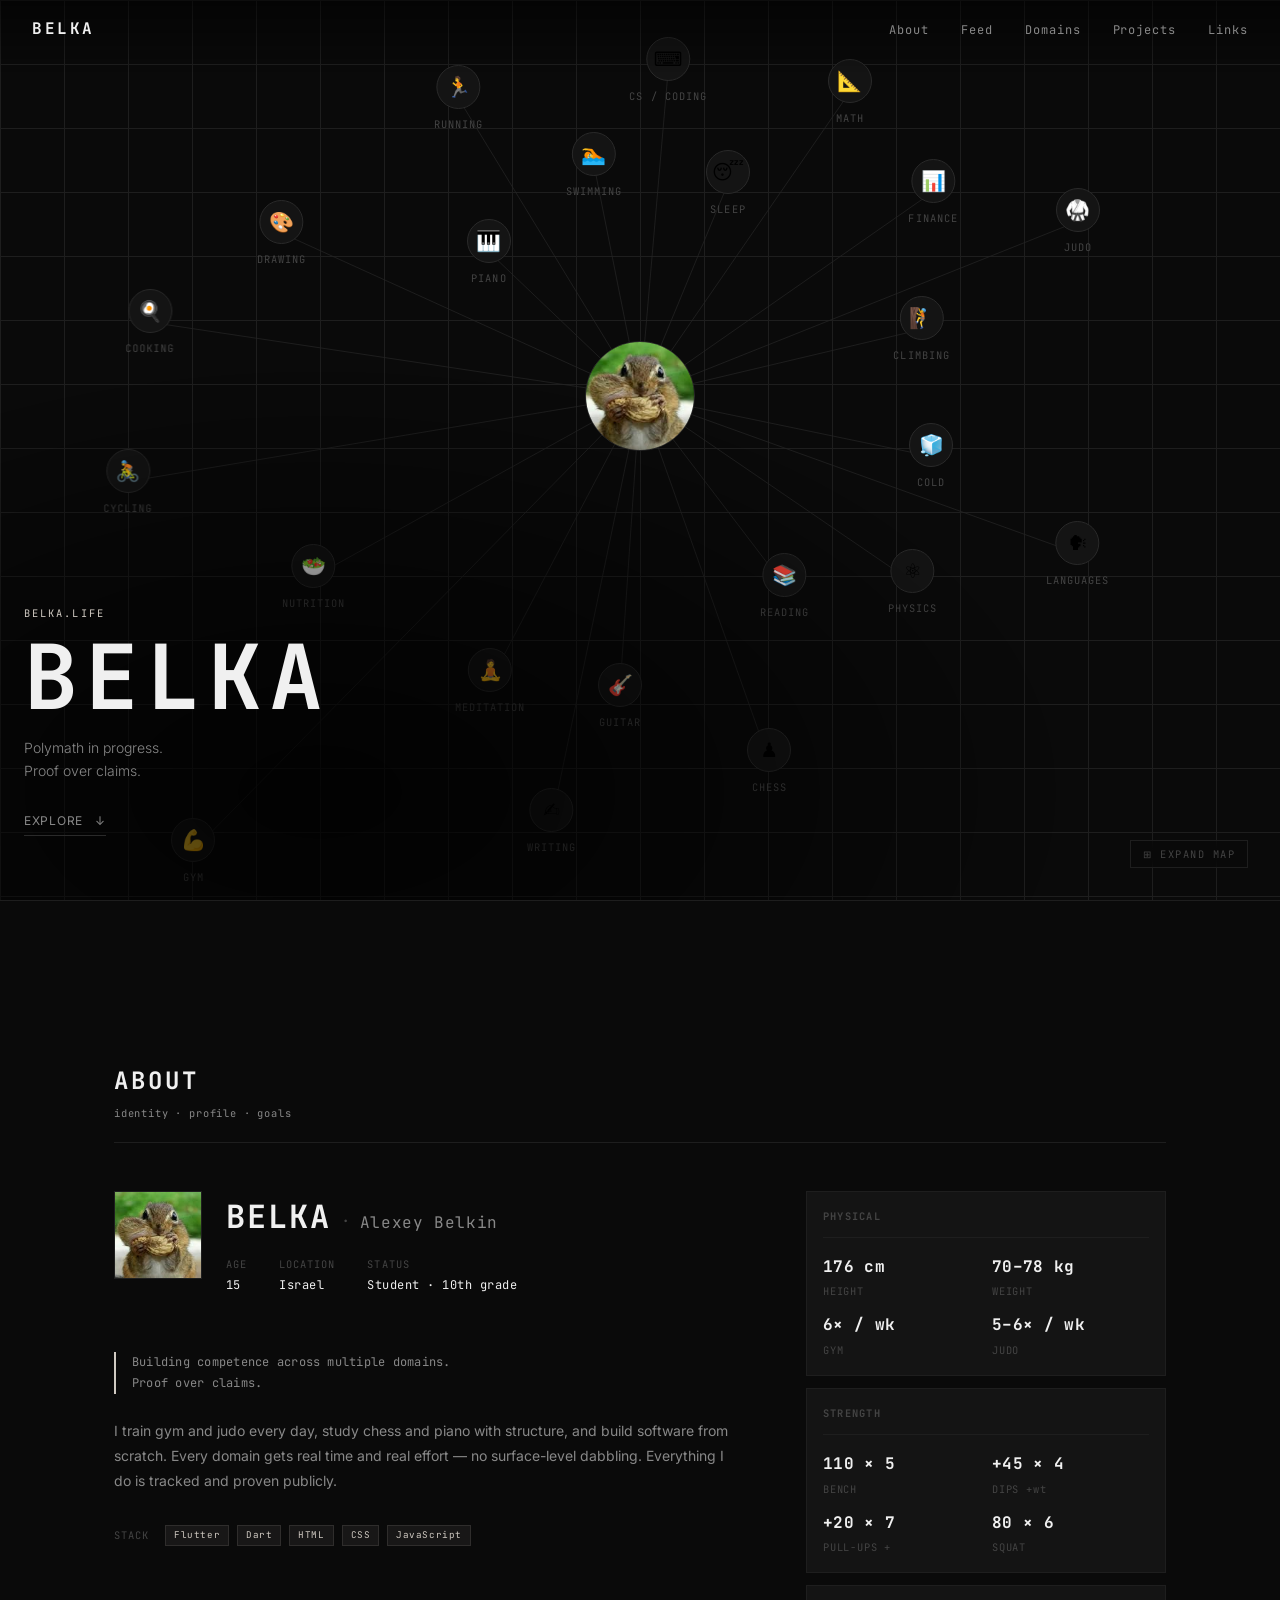
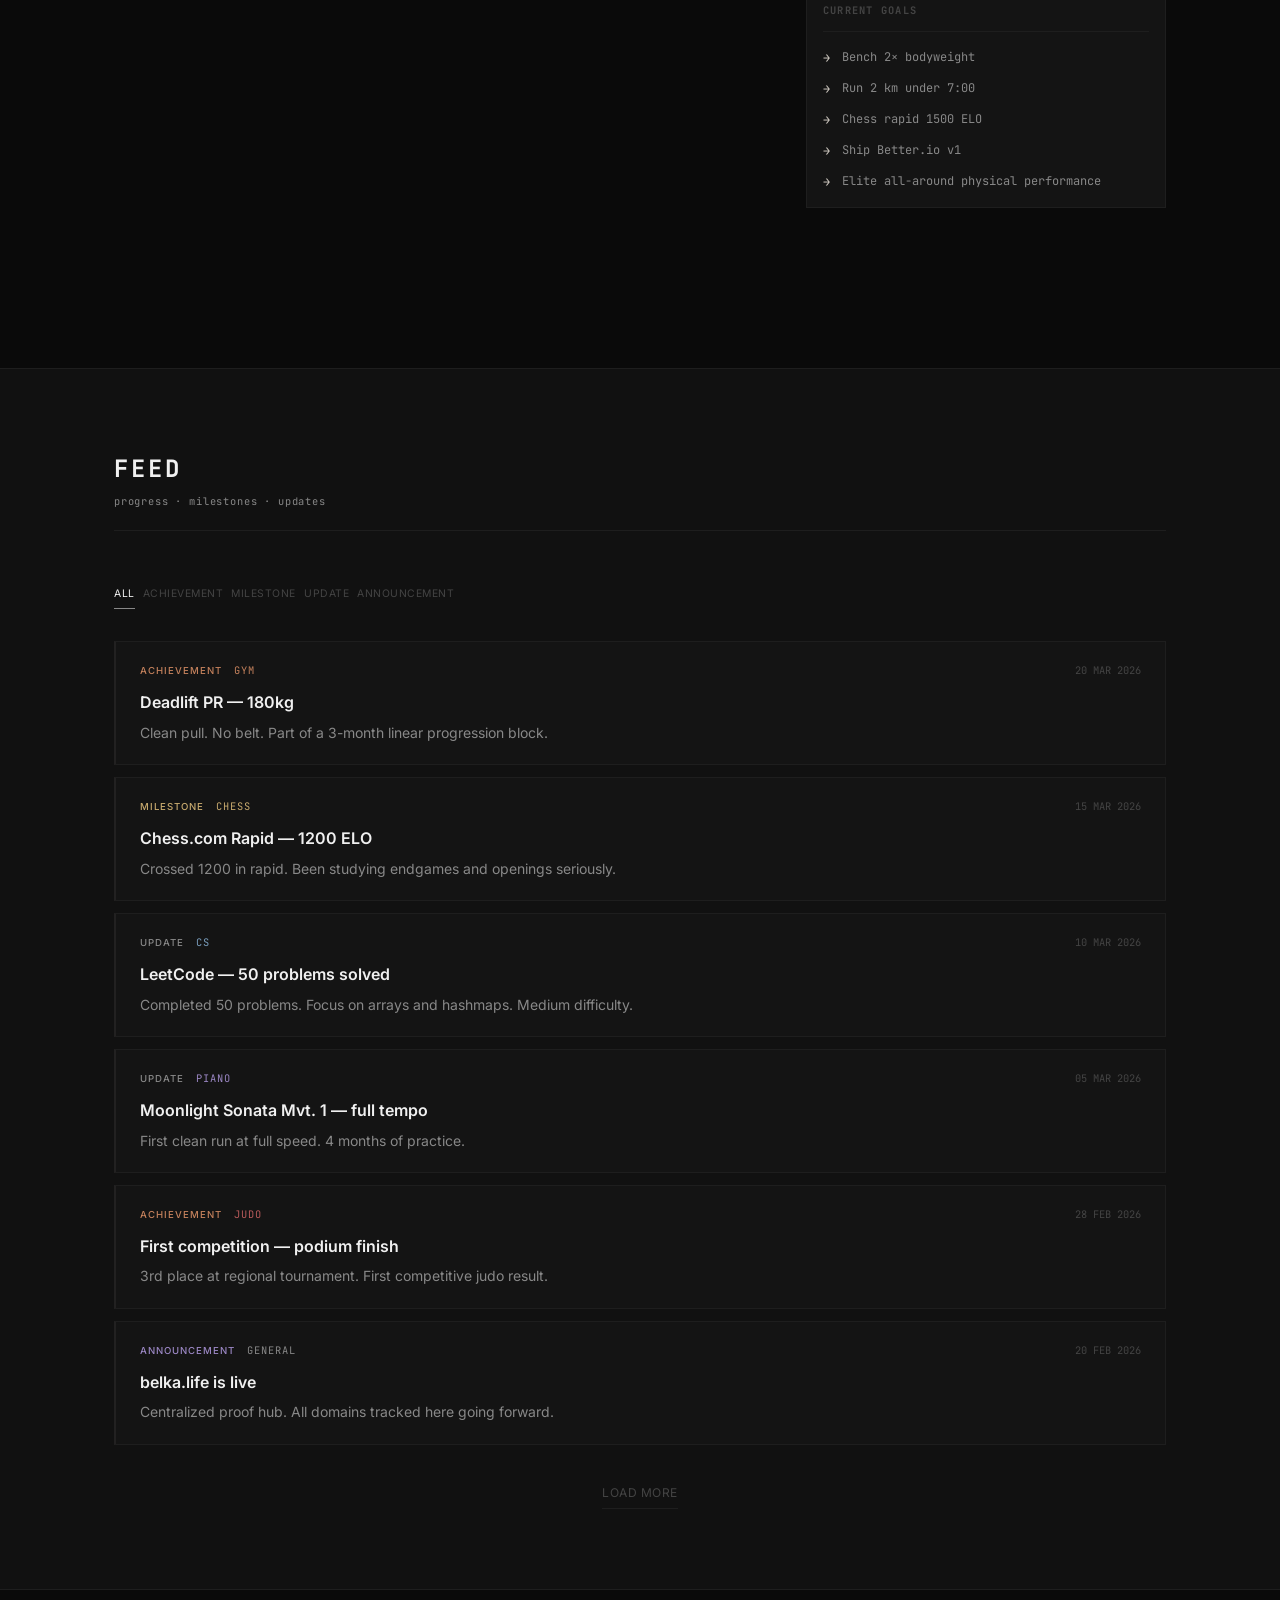
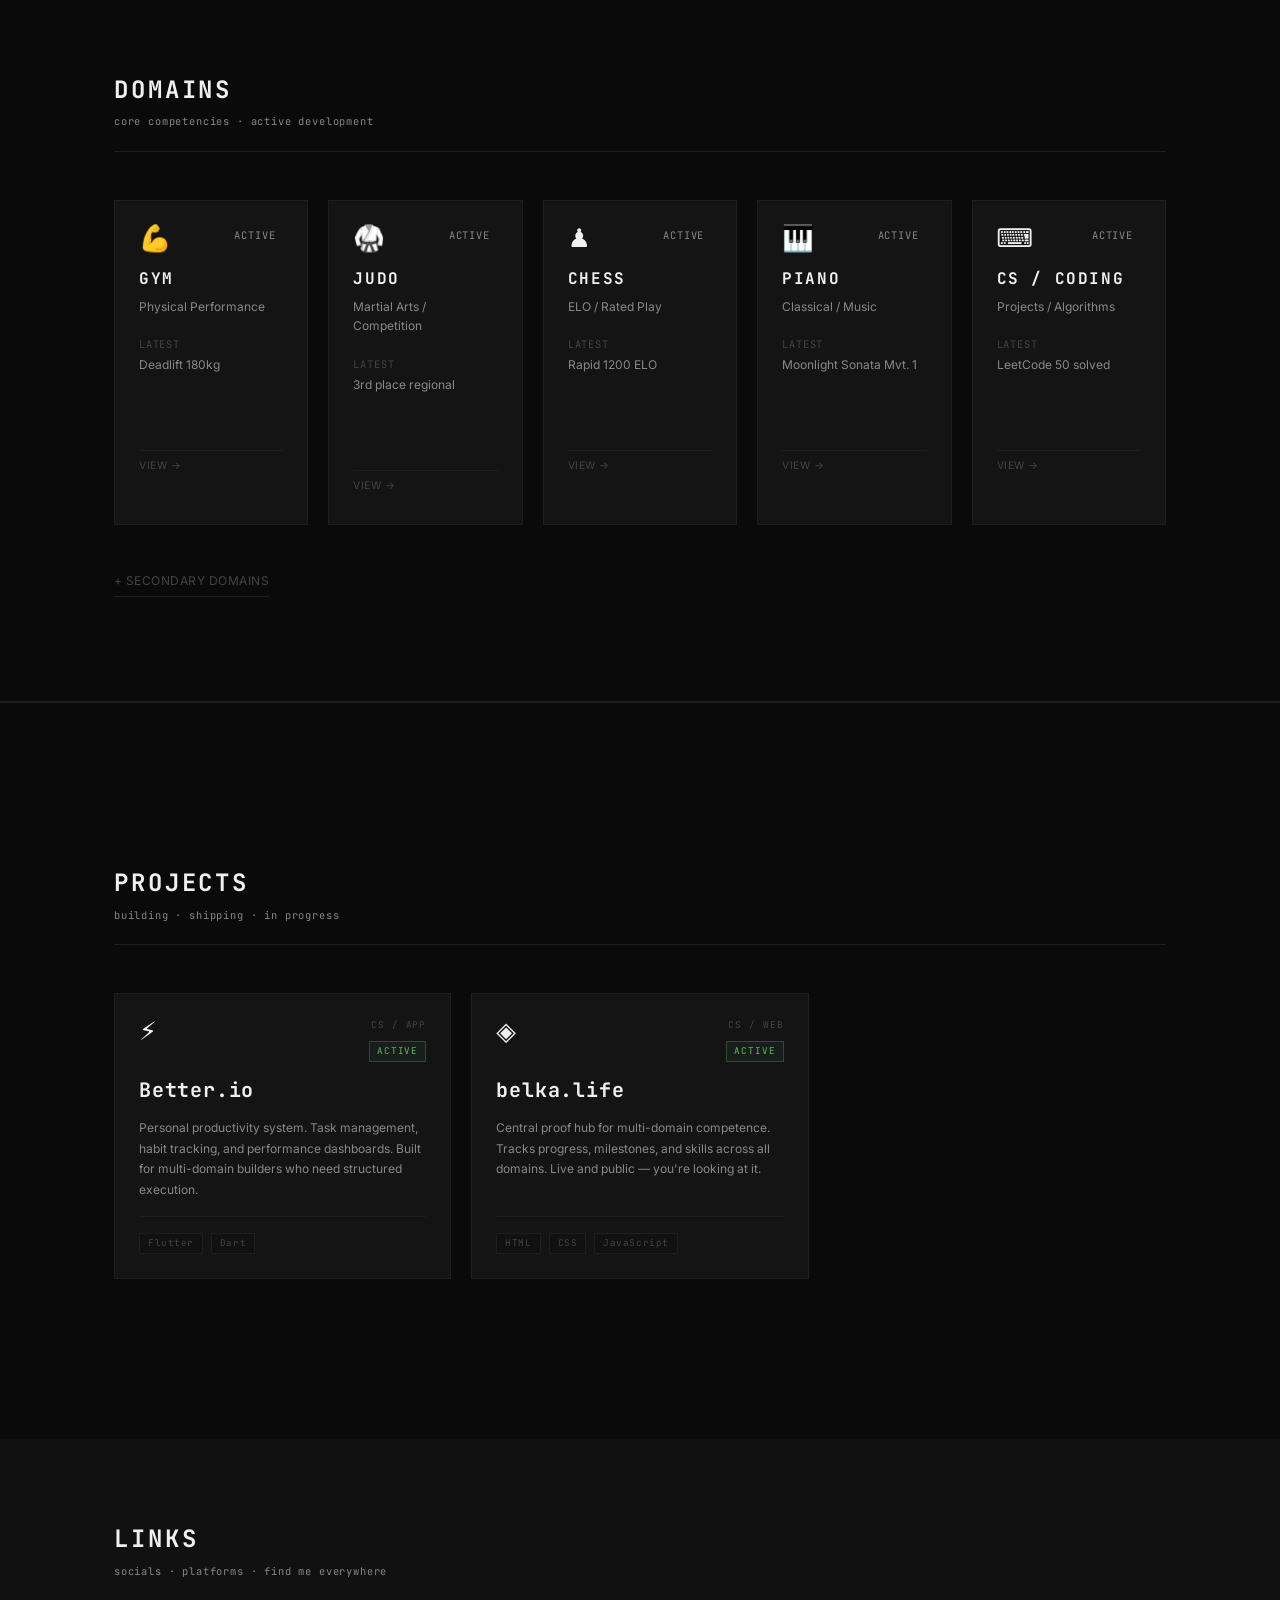
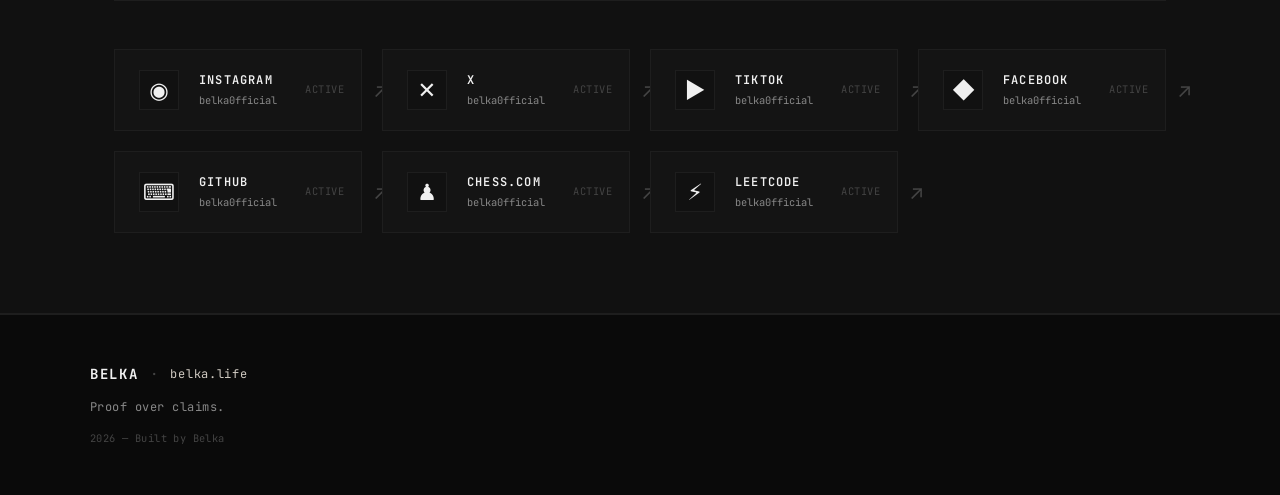
==== commit dac9f079: "Update index.html" ====
--- a/index.html
+++ b/index.html
@@ -21,6 +21,7 @@
     <meta name="twitter:image" content="https://belka.life/belka.png" />
     <meta name="theme-color" content="#0a0a0a" />
     <title>BELKA</title>
+    <link rel="icon" type="image/png" href="logo.png" />
     <link rel="preconnect" href="https://fonts.googleapis.com" />
     <link rel="preconnect" href="https://fonts.gstatic.com" crossorigin />
     <link
